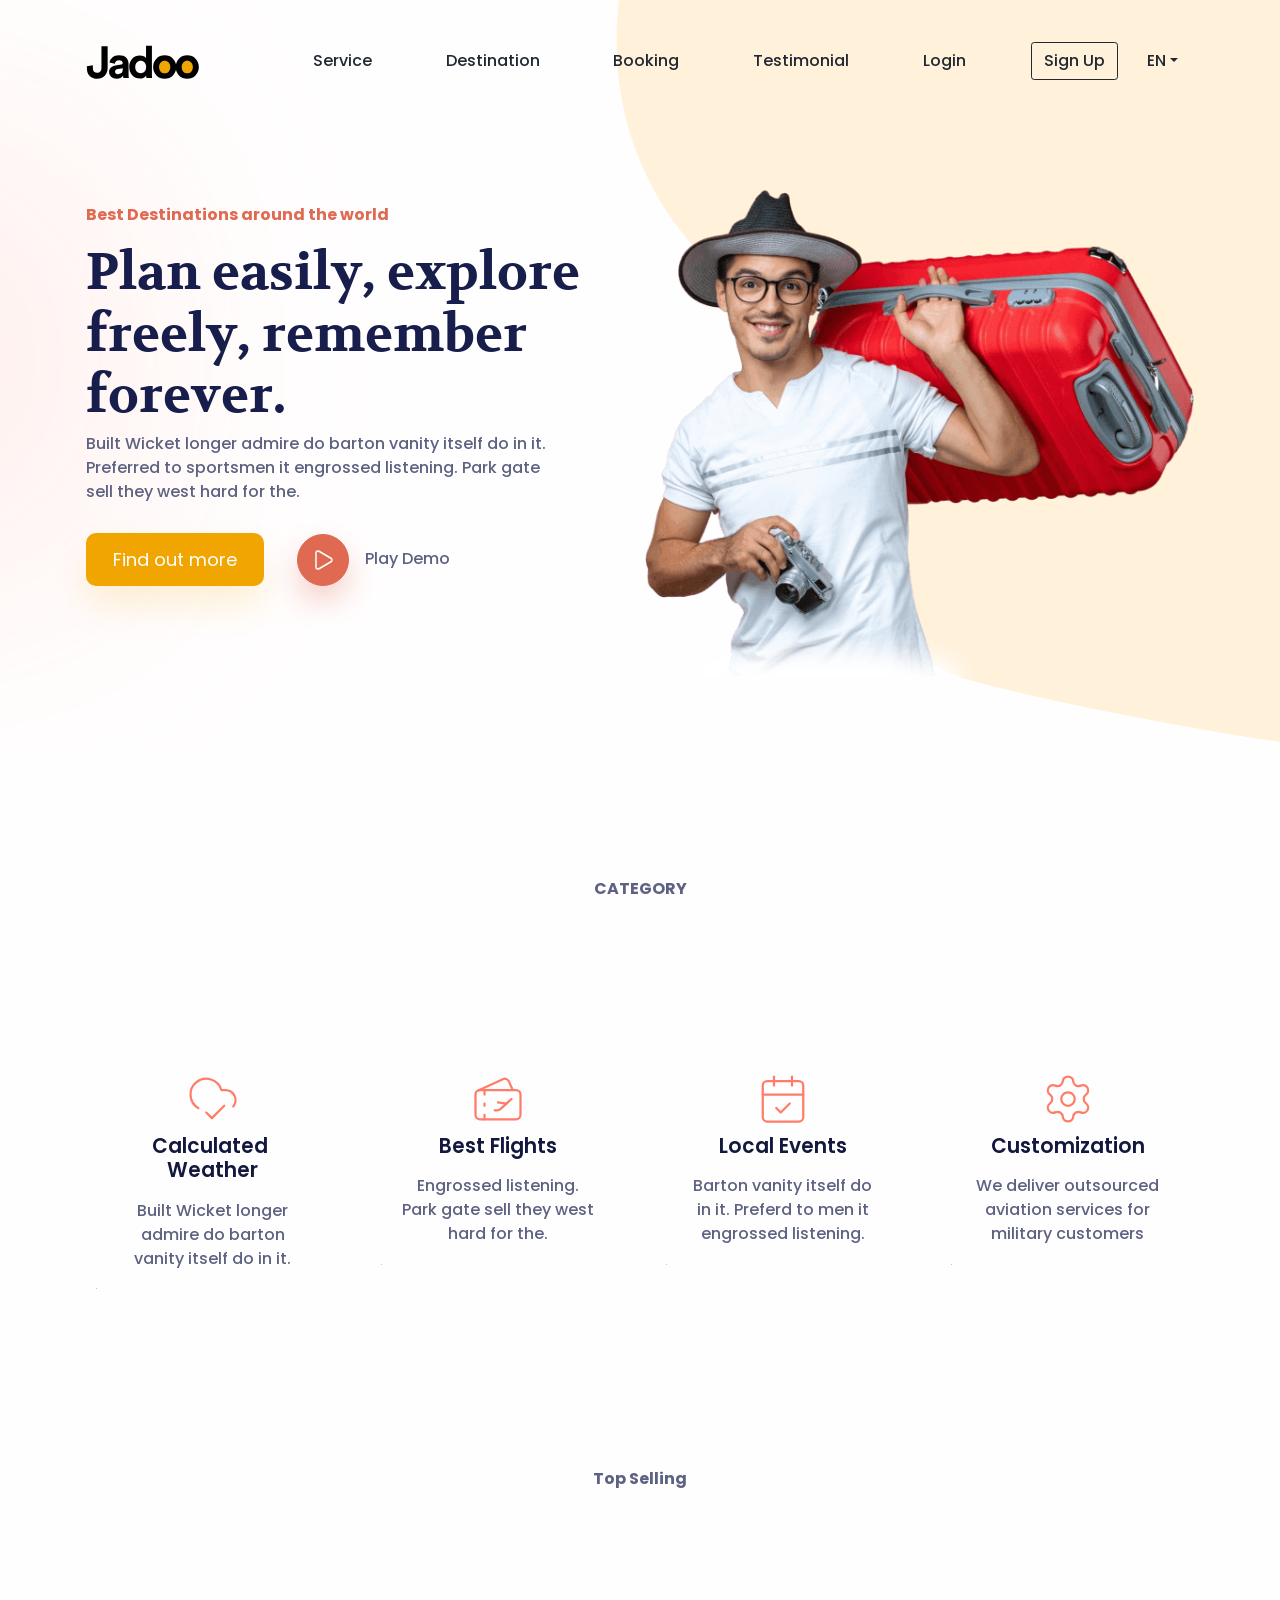
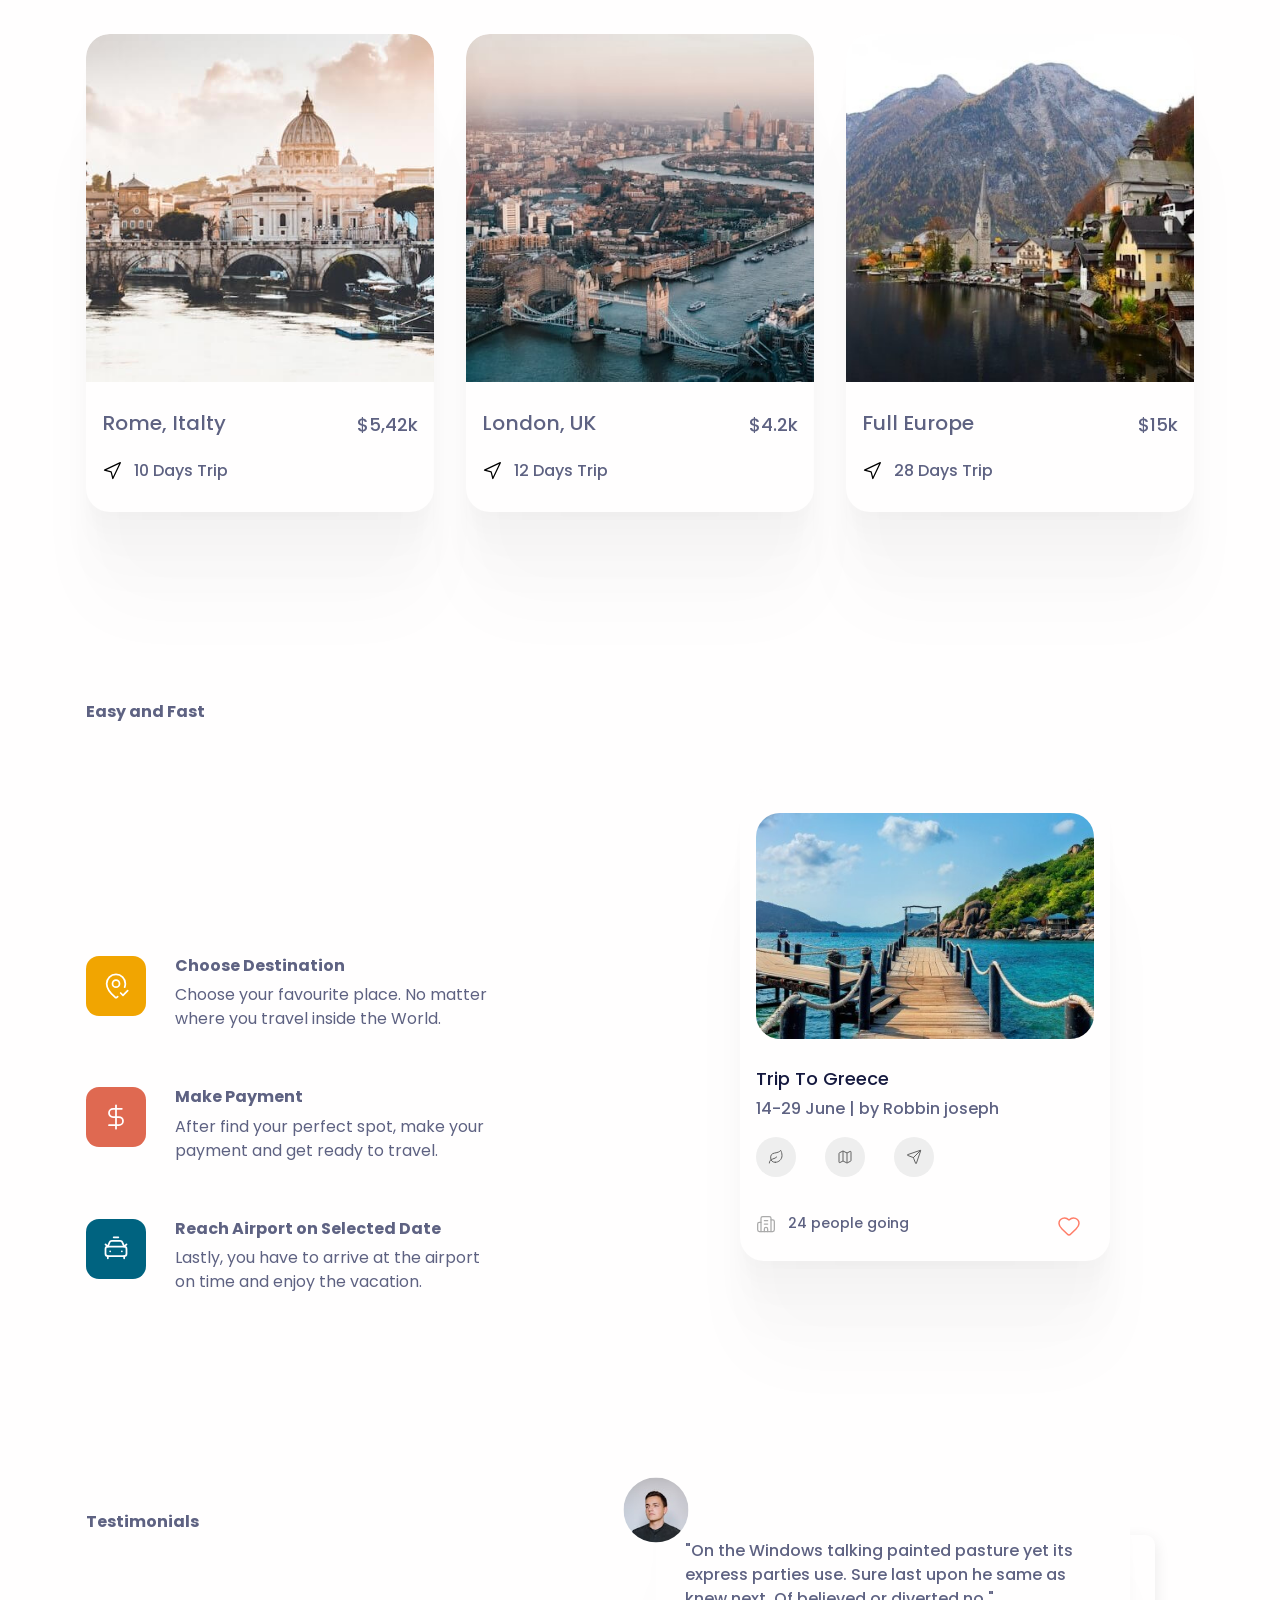
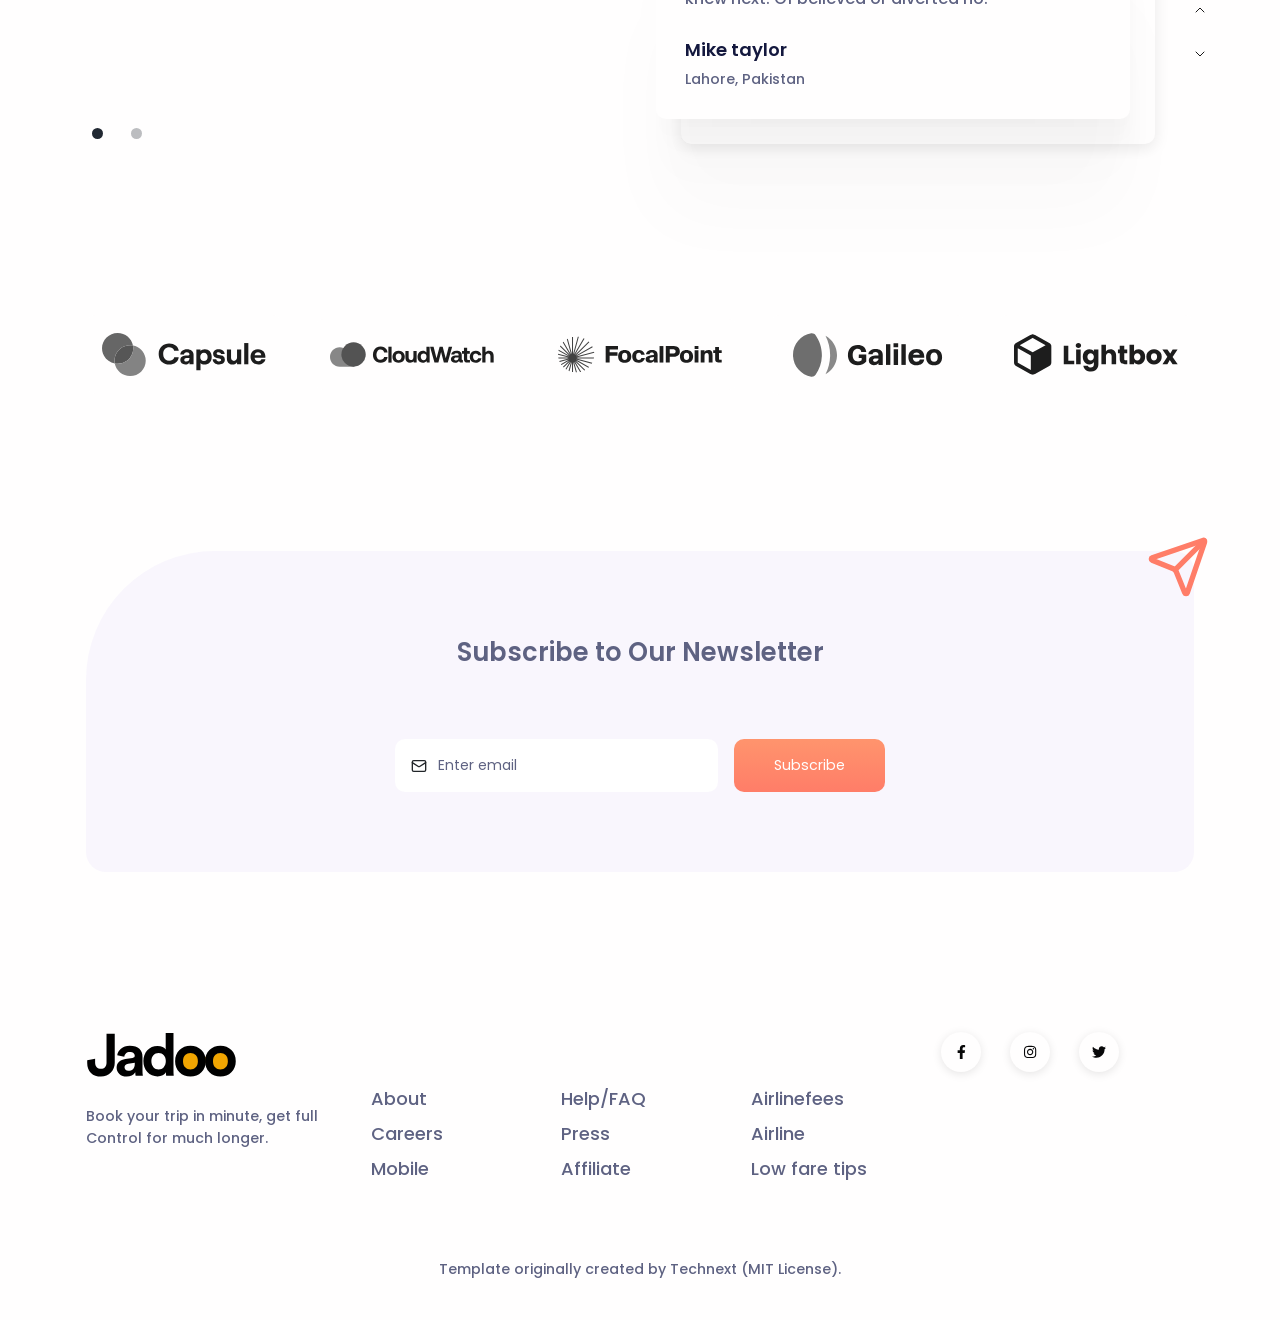
==== jadoo/index.html @ d9ac4b77 "Feat: Add projects." ====
<!DOCTYPE html>
<html lang="en-US" dir="ltr">

  <head>
    <meta charset="utf-8">
    <meta http-equiv="X-UA-Compatible" content="IE=edge">
    <meta name="viewport" content="width=device-width, initial-scale=1">


    <!-- ===============================================-->
    <!--    Document Title-->
    <!-- ===============================================-->
    <title>Jadoo | Travel Agency</title>


    <!-- ===============================================-->
    <!--    Favicons-->
    <!-- ===============================================-->
    <link rel="apple-touch-icon" sizes="180x180" href="assets/img/favicons/apple-touch-icon.png">
    <link rel="icon" type="image/png" sizes="32x32" href="assets/img/favicons/favicon-32x32.png">
    <link rel="icon" type="image/png" sizes="16x16" href="assets/img/favicons/favicon-16x16.png">
    <link rel="shortcut icon" type="image/x-icon" href="assets/img/favicons/favicon.ico">
    <link rel="manifest" href="assets/img/favicons/manifest.json">
    <meta name="msapplication-TileImage" content="assets/img/favicons/mstile-150x150.png">
    <meta name="theme-color" content="#ffffff">


    <!-- ===============================================-->
    <!--    Stylesheets-->
    <!-- ===============================================-->
    <link href="assets/css/theme.css" rel="stylesheet" />

  </head>


  <body>

    <!-- ===============================================-->
    <!--    Main Content-->
    <!-- ===============================================-->
    <main class="main" id="top">
      <nav class="navbar navbar-expand-lg navbar-light fixed-top py-5 d-block" data-navbar-on-scroll="data-navbar-on-scroll">
        <div class="container"><a class="navbar-brand" href="index.html"><img src="assets/img/logo.svg" height="34" alt="logo" /></a>
          <button class="navbar-toggler" type="button" data-bs-toggle="collapse" data-bs-target="#navbarSupportedContent" aria-controls="navbarSupportedContent" aria-expanded="false" aria-label="Toggle navigation"><span class="navbar-toggler-icon"> </span></button>
          <div class="collapse navbar-collapse border-top border-lg-0 mt-4 mt-lg-0" id="navbarSupportedContent">
            <ul class="navbar-nav ms-auto pt-2 pt-lg-0 font-base align-items-lg-center align-items-start">
              <li class="nav-item px-3 px-xl-4"><a class="nav-link fw-medium" aria-current="page" href="#service">Service</a></li>
              <li class="nav-item px-3 px-xl-4"><a class="nav-link fw-medium" aria-current="page" href="#destination">Destination</a></li>
              <li class="nav-item px-3 px-xl-4"><a class="nav-link fw-medium" aria-current="page" href="#booking">Booking</a></li>
              <li class="nav-item px-3 px-xl-4"><a class="nav-link fw-medium" aria-current="page" href="#testimonial">Testimonial</a></li>
              <li class="nav-item px-3 px-xl-4"><a class="nav-link fw-medium" aria-current="page" href="#!">Login</a></li>
              <li class="nav-item px-3 px-xl-4"><a class="btn btn-outline-dark order-1 order-lg-0 fw-medium" href="#!">Sign Up</a></li>
              <li class="nav-item dropdown px-3 px-lg-0"> <a class="d-inline-block ps-0 py-2 pe-3 text-decoration-none dropdown-toggle fw-medium" href="#" id="navbarDropdown" role="button" data-bs-toggle="dropdown" aria-expanded="false">EN</a>
                <ul class="dropdown-menu dropdown-menu-end border-0 shadow-lg" style="border-radius:0.3rem;" aria-labelledby="navbarDropdown">
                  <li><a class="dropdown-item" href="#!">EN</a></li>
                  <li><a class="dropdown-item" href="#!">BN</a></li>
                </ul>
              </li>
            </ul>
          </div>
        </div>
      </nav>
      <section style="padding-top: 7rem;">
        <div class="bg-holder" style="background-image:url(assets/img/hero/hero-bg.svg);">
        </div>
        <!--/.bg-holder-->

        <div class="container">
          <div class="row align-items-center">
            <div class="col-md-5 col-lg-6 order-0 order-md-1 text-end">
              <img class="pt-7 pt-md-0 hero-img" src="assets/img/hero/hero-img.png" alt="hero-header" />
            </div>
            <div class="col-md-7 col-lg-6 text-md-start text-center py-6">
              <p class="fw-bold text-danger mb-3">Best Destinations around the world</p>
              <h1 class="hero-title"></h1>
              <p class="mb-4 fw-medium">Built Wicket longer admire do barton vanity itself do in it.<br class="d-none d-xl-block" />Preferred to sportsmen it engrossed listening. Park gate<br class="d-none d-xl-block" />sell they west hard for the.</p>
              <div class="text-center text-md-start"> <a class="btn btn-primary btn-lg me-md-4 mb-3 mb-md-0 border-0 primary-btn-shadow" href="#!" role="button">Find out more</a>
                <div class="w-100 d-block d-md-none"></div><a href="#!" role="button"><span class="btn btn-danger round-btn-lg rounded-circle me-3 danger-btn-shadow"><svg xmlns="http://www.w3.org/2000/svg" width="24" height="24" viewBox="0 0 24 24" fill="none" stroke="#ffffff" stroke-width="1.5" stroke-linecap="round" stroke-linejoin="round" class="lucide lucide-play-icon lucide-play"><path d="M5 5a2 2 0 0 1 3.008-1.728l11.997 6.998a2 2 0 0 1 .003 3.458l-12 7A2 2 0 0 1 5 19z"/></svg></span></a><span class="fw-medium">Play Demo</span>
              </div>
            </div>
          </div>
        </div>
      </section>


      <!-- ============================================-->
      <!-- <section> begin ============================-->
      <section class="pt-5 pt-md-9" id="service">

        <div class="container">
          <div class="mb-7 text-center">
            <p class="text-secondary fw-bold">CATEGORY </p>
            <h2 class="fs-xl-10 fs-lg-8 fs-7 fw-bold font-cursive text-capitalize">We Offer Best Services</h2>
          </div>
          <div class="row">
            <div class="col-lg-3 col-sm-6 mb-6">
              <div class="card service-card shadow-hover rounded-3 text-center align-items-center">
                <div class="card-body p-xxl-5 p-4">
                  <svg xmlns="http://www.w3.org/2000/svg" width="54" height="54" viewBox="0 0 24 24" fill="none" stroke="#FF7D68" stroke-width="1" stroke-linecap="round" stroke-linejoin="round" class="lucide lucide-cloud-check-icon lucide-cloud-check"><path d="m17 15-5.5 5.5L9 18"/><path d="M5.516 16.07A7 7 0 1 1 15.71 8h1.79a4.5 4.5 0 0 1 3.501 7.327"/></svg>
                  <h3 class="fs-2 mb-3 mt-2">Calculated Weather</h3>
                  <p class="mb-0 fw-medium">Built Wicket longer admire do barton vanity itself do in it.</p>
                </div>
              </div>
            </div>
            <div class="col-lg-3 col-sm-6 mb-6">
              <div class="card service-card shadow-hover rounded-3 text-center align-items-center">
                <div class="card-body p-xxl-5 p-4">
                  <svg xmlns="http://www.w3.org/2000/svg" width="54" height="54" viewBox="0 0 24 24" fill="none" stroke="#FF7D68" stroke-width="1" stroke-linecap="round" stroke-linejoin="round" class="lucide lucide-tickets-plane-icon lucide-tickets-plane"><path d="M10.5 17h1.227a2 2 0 0 0 1.345-.52L18 12"/><path d="m12 13.5 3.794.506"/><path d="m3.173 8.18 11-5a2 2 0 0 1 2.647.993L18.56 8"/><path d="M6 10V8"/><path d="M6 14v1"/><path d="M6 19v2"/><rect x="2" y="8" width="20" height="13" rx="2"/></svg>
                  <h3 class="fs-2 mb-3 mt-2">Best Flights</h3>
                  <p class="mb-0 fw-medium">Engrossed listening. Park gate sell they west hard for the.</p>
                </div>
              </div>
            </div>
            <div class="col-lg-3 col-sm-6 mb-6">
              <div class="card service-card shadow-hover rounded-3 text-center align-items-center">
                <div class="card-body p-xxl-5 p-4">
                  <svg xmlns="http://www.w3.org/2000/svg" width="54" height="54" viewBox="0 0 24 24" fill="none" stroke="#FF7D68" stroke-width="1" stroke-linecap="round" stroke-linejoin="round" class="lucide lucide-calendar-check-icon lucide-calendar-check"><path d="M8 2v4"/><path d="M16 2v4"/><rect width="18" height="18" x="3" y="4" rx="2"/><path d="M3 10h18"/><path d="m9 16 2 2 4-4"/></svg>
                  <h3 class="fs-2 mb-3 mt-2">Local Events</h3>
                  <p class="mb-0 fw-medium">Barton vanity itself do in it. Preferd to men it engrossed listening.</p>
                </div>
              </div>
            </div>
            <div class="col-lg-3 col-sm-6 mb-6">
              <div class="card service-card shadow-hover rounded-3 text-center align-items-center">
                <div class="card-body p-xxl-5 p-4">
                  <svg xmlns="http://www.w3.org/2000/svg" width="54" height="54" viewBox="0 0 24 24" fill="none" stroke="#FF7D68" stroke-width="1" stroke-linecap="round" stroke-linejoin="round" class="lucide lucide-settings-icon lucide-settings"><path d="M9.671 4.136a2.34 2.34 0 0 1 4.659 0 2.34 2.34 0 0 0 3.319 1.915 2.34 2.34 0 0 1 2.33 4.033 2.34 2.34 0 0 0 0 3.831 2.34 2.34 0 0 1-2.33 4.033 2.34 2.34 0 0 0-3.319 1.915 2.34 2.34 0 0 1-4.659 0 2.34 2.34 0 0 0-3.32-1.915 2.34 2.34 0 0 1-2.33-4.033 2.34 2.34 0 0 0 0-3.831A2.34 2.34 0 0 1 6.35 6.051a2.34 2.34 0 0 0 3.319-1.915"/><circle cx="12" cy="12" r="3"/></svg>
                  <h3 class="fs-2 mb-3 mt-2">Customization</h3>
                  <p class="mb-0 fw-medium">We deliver outsourced aviation services for military customers</p>
                </div>
              </div>
            </div>
          </div>
        </div><!-- end of .container-->

      </section>
      <!-- <section> close ============================-->
      <!-- ============================================-->


      <!-- ============================================-->
      <!-- <section> begin ============================-->
      <section class="pt-5" id="destination">

        <div class="container">
          <div class="mb-7 text-center">
            <p class="text-secondary fw-bold">Top Selling </p>
            <h2 class="fs-xl-10 fs-lg-8 fs-7 fw-bold font-cursive text-capitalize">Top Destinations</h2>
          </div>
          <div class="row">
            <div class="col-md-4 mb-4">
              <div class="card overflow-hidden shadow"> <img class="card-img-top" src="assets/img/dest/dest1.jpg" alt="Rome, Italty" />
                <div class="card-body py-4 px-3">
                  <div class="d-flex flex-column flex-lg-row justify-content-between mb-3">
                    <h3 class="fs-2 text-secondary fw-medium"><a class="link-900 text-decoration-none stretched-link" href="#!">Rome, Italty</a></h3><span class="fs-1 fw-medium">$5,42k</span>
                  </div>
                  <div class="d-flex align-items-center"><svg xmlns="http://www.w3.org/2000/svg" width="20" height="20" viewBox="0 0 24 24" fill="none" stroke="#000000" stroke-width="1.5" stroke-linecap="round" stroke-linejoin="round" class="lucide lucide-navigation-icon lucide-navigation"><polygon points="3 11 22 2 13 21 11 13 3 11"/></svg><span class="fs-0 fw-medium" style="margin-left: 12px">10 Days Trip</span></div>
                </div>
              </div>
            </div>
            <div class="col-md-4 mb-4">
              <div class="card overflow-hidden shadow"> <img class="card-img-top" src="assets/img/dest/dest2.jpg" alt="London, UK" />
                <div class="card-body py-4 px-3">
                  <div class="d-flex flex-column flex-lg-row justify-content-between mb-3">
                    <h3 class="fs-2 text-secondary fw-medium"><a class="link-900 text-decoration-none stretched-link" href="#!">London, UK</a></h3><span class="fs-1 fw-medium">$4.2k</span>
                  </div>
                  <div class="d-flex align-items-center"><svg xmlns="http://www.w3.org/2000/svg" width="20" height="20" viewBox="0 0 24 24" fill="none" stroke="#000000" stroke-width="1.5" stroke-linecap="round" stroke-linejoin="round" class="lucide lucide-navigation-icon lucide-navigation"><polygon points="3 11 22 2 13 21 11 13 3 11"/></svg><span class="fs-0 fw-medium" style="margin-left: 12px">12 Days Trip</span></div>
                </div>
              </div>
            </div>
            <div class="col-md-4 mb-4">
              <div class="card overflow-hidden shadow"> <img class="card-img-top" src="assets/img/dest/dest3.jpg" alt="Full Europe" />
                <div class="card-body py-4 px-3">
                  <div class="d-flex flex-column flex-lg-row justify-content-between mb-3">
                    <h3 class="fs-2 text-secondary fw-medium"><a class="link-900 text-decoration-none stretched-link" href="#!">Full Europe</a></h3><span class="fs-1 fw-medium">$15k</span>
                  </div>
                  <div class="d-flex align-items-center"><svg xmlns="http://www.w3.org/2000/svg" width="20" height="20" viewBox="0 0 24 24" fill="none" stroke="#000000" stroke-width="1.5" stroke-linecap="round" stroke-linejoin="round" class="lucide lucide-navigation-icon lucide-navigation"><polygon points="3 11 22 2 13 21 11 13 3 11"/></svg><span class="fs-0 fw-medium" style="margin-left: 12px">28 Days Trip</span></div>
                </div>
              </div>
            </div>
          </div>
        </div><!-- end of .container-->

      </section>
      <!-- <section> close ============================-->
      <!-- ============================================-->


      <!-- ============================================-->
      <!-- <section> begin ============================-->
      <section id="booking">

        <div class="container">
          <div class="row align-items-center">
            <div class="col-lg-6">
              <div class="mb-4 text-start">
                <p class="text-secondary fw-bold">Easy and Fast </p>
                <h2 class="fs-xl-10 fs-lg-8 fs-7 fw-bold font-cursive text-capitalize">Book your next trip in 3 easy steps</h2>
              </div>
              <div class="d-flex align-items-start mb-5">
                <div class="bg-primary me-sm-4 me-3 p-3" style="border-radius: 13px"><svg xmlns="http://www.w3.org/2000/svg" width="28" height="28" viewBox="0 0 24 24" fill="none" stroke="#ffffff" stroke-width="1.5" stroke-linecap="round" stroke-linejoin="round" class="lucide lucide-map-pin-check-icon lucide-map-pin-check"><path d="M19.43 12.935c.357-.967.57-1.955.57-2.935a8 8 0 0 0-16 0c0 4.993 5.539 10.193 7.399 11.799a1 1 0 0 0 1.202 0 32.197 32.197 0 0 0 .813-.728"/><circle cx="12" cy="10" r="3"/><path d="m16 18 2 2 4-4"/></svg></div>
                <div class="flex-1">
                  <h3 class="text-secondary fw-bold fs-0">Choose Destination</h3>
                  <p>Choose your favourite place. No matter <br class="d-none d-sm-block"> where you travel inside the World.</p>
                </div>
              </div>
              <div class="d-flex align-items-start mb-5">
                <div class="bg-danger me-sm-4 me-3 p-3" style="border-radius: 13px"><svg xmlns="http://www.w3.org/2000/svg" width="28" height="28" viewBox="0 0 24 24" fill="none" stroke="#ffffff" stroke-width="1.5" stroke-linecap="round" stroke-linejoin="round" class="lucide lucide-dollar-sign-icon lucide-dollar-sign"><line x1="12" x2="12" y1="2" y2="22"/><path d="M17 5H9.5a3.5 3.5 0 0 0 0 7h5a3.5 3.5 0 0 1 0 7H6"/></svg></div>
                <div class="flex-1">
                  <h3 class="text-secondary fw-bold fs-0">Make Payment</h3>
                  <p>After find your perfect spot, make your <br class="d-none d-sm-block"> payment and get ready to travel.</p>
                </div>
              </div>
              <div class="d-flex align-items-start mb-5">
                <div class="bg-info me-sm-4 me-3 p-3" style="border-radius: 13px"><svg xmlns="http://www.w3.org/2000/svg" width="28" height="28" viewBox="0 0 24 24" fill="none" stroke="#ffffff" stroke-width="1.5" stroke-linecap="round" stroke-linejoin="round" class="lucide lucide-car-taxi-front-icon lucide-car-taxi-front"><path d="M10 2h4"/><path d="m21 8-2 2-1.5-3.7A2 2 0 0 0 15.646 5H8.4a2 2 0 0 0-1.903 1.257L5 10 3 8"/><path d="M7 14h.01"/><path d="M17 14h.01"/><rect width="18" height="8" x="3" y="10" rx="2"/><path d="M5 18v2"/><path d="M19 18v2"/></svg></div>
                <div class="flex-1">
                  <h3 class="text-secondary fw-bold fs-0">Reach Airport on Selected Date</h3>
                  <p>Lastly, you have to arrive at the airport <br class="d-none d-sm-block"> on time and enjoy the vacation.</p>
                </div>
              </div>
            </div>
            <div class="col-lg-6 d-flex justify-content-center align-items-start">
              <div class="card position-relative shadow" style="max-width: 370px;">
                <div class="card-body p-3"> <img class="mb-4 mt-2 rounded-2 w-100" src="assets/img/steps/booking-img.jpg" alt="booking" />
                  <div>
                    <h3 class="fs-1 fw-medium">Trip To Greece</h3>
                    <p class="mb-3 fw-medium">14-29 June | by Robbin joseph</p>
                    <div class="icon-group mb-4"> <span class="btn icon-item"><svg xmlns="http://www.w3.org/2000/svg" width="20" height="20" viewBox="0 0 24 24" fill="none" stroke="#636363" stroke-width="1.5" stroke-linecap="round" stroke-linejoin="round" class="lucide lucide-leaf-icon lucide-leaf"><path d="M11 20A7 7 0 0 1 9.8 6.1C15.5 5 17 4.48 19 2c1 2 2 4.18 2 8 0 5.5-4.78 10-10 10Z"/><path d="M2 21c0-3 1.85-5.36 5.08-6C9.5 14.52 12 13 13 12"/></svg></span><span class="btn icon-item"><svg xmlns="http://www.w3.org/2000/svg" width="20" height="20" viewBox="0 0 24 24" fill="none" stroke="#636363" stroke-width="1.5" stroke-linecap="round" stroke-linejoin="round" class="lucide lucide-map-icon lucide-map"><path d="M14.106 5.553a2 2 0 0 0 1.788 0l3.659-1.83A1 1 0 0 1 21 4.619v12.764a1 1 0 0 1-.553.894l-4.553 2.277a2 2 0 0 1-1.788 0l-4.212-2.106a2 2 0 0 0-1.788 0l-3.659 1.83A1 1 0 0 1 3 19.381V6.618a1 1 0 0 1 .553-.894l4.553-2.277a2 2 0 0 1 1.788 0z"/><path d="M15 5.764v15"/><path d="M9 3.236v15"/></svg></span><span class="btn icon-item"><svg xmlns="http://www.w3.org/2000/svg" width="20" height="20" viewBox="0 0 24 24" fill="none" stroke="#636363" stroke-width="1.5" stroke-linecap="round" stroke-linejoin="round" class="lucide lucide-send-icon lucide-send"><path d="M14.536 21.686a.5.5 0 0 0 .937-.024l6.5-19a.496.496 0 0 0-.635-.635l-19 6.5a.5.5 0 0 0-.024.937l7.93 3.18a2 2 0 0 1 1.112 1.11z"/><path d="m21.854 2.147-10.94 10.939"/></svg></span>
                    </div>
                    <div class="d-flex align-items-center justify-content-between">
                      <div class="d-flex align-items-center mt-n1"><svg xmlns="http://www.w3.org/2000/svg" width="20" height="20" viewBox="0 0 24 24" fill="none" stroke="#aaa" stroke-width="1.5" stroke-linecap="round" stroke-linejoin="round" class="lucide lucide-building2-icon lucide-building-2"><path d="M10 12h4"/><path d="M10 8h4"/><path d="M14 21v-3a2 2 0 0 0-4 0v3"/><path d="M6 10H4a2 2 0 0 0-2 2v7a2 2 0 0 0 2 2h16a2 2 0 0 0 2-2V9a2 2 0 0 0-2-2h-2"/><path d="M6 21V5a2 2 0 0 1 2-2h8a2 2 0 0 1 2 2v16"/></svg> <span class="fs--1 fw-medium" style="margin-left: 12px">24 people going</span></div>
                      <div class="show-onhover position-relative">
                        <div class="card hideEl shadow position-absolute end-0 start-xl-50 bottom-100 translate-xl-middle-x ms-3" style="width: 260px;border-radius:18px;">
                          <div class="card-body py-3">
                            <div class="d-flex">
                              <div style="margin-right: 10px"> <img class="rounded-circle" src="assets/img/steps/favorite-placeholder.jpg" width="50" alt="favorite" /></div>
                              <div>
                                <p class="mb-1 fw-medium">Ongoing</p>
                                <h4 class="fs-0 fw-medium mb-3">Trip to rome</h4>
                                <p class="fw-medium mb-2"><span>40%</span> completed</p>
                                <div class="progress" style="height: 6px;">
                                  <div class="progress-bar" role="progressbar" style="width: 40%;" aria-valuenow="25" aria-valuemin="0" aria-valuemax="100"></div>
                                </div>
                              </div>
                            </div>
                          </div>
                        </div>
                        <button class="btn"><svg xmlns="http://www.w3.org/2000/svg" width="24" height="24" viewBox="0 0 24 24" fill="none" stroke="#FF7D68" stroke-width="1.5" stroke-linecap="round" stroke-linejoin="round" class="lucide lucide-heart-icon lucide-heart"><path d="M2 9.5a5.5 5.5 0 0 1 9.591-3.676.56.56 0 0 0 .818 0A5.49 5.49 0 0 1 22 9.5c0 2.29-1.5 4-3 5.5l-5.492 5.313a2 2 0 0 1-3 .019L5 15c-1.5-1.5-3-3.2-3-5.5"/></svg></button>
                      </div>
                    </div>
                  </div>
                </div>
              </div>
            </div>
          </div>
        </div><!-- end of .container-->

      </section>
      <!-- <section> close ============================-->
      <!-- ============================================-->


      <!-- ============================================-->
      <!-- <section> begin ============================-->
      <section id="testimonial">

        <div class="container">
          <div class="row">
            <div class="col-lg-5">
              <div class="mb-8 text-start">
                <p class="text-secondary fw-bold">Testimonials </p>
                <h2 class="fs-xl-10 fs-lg-8 fs-7 fw-bold font-cursive text-capitalize">What people say about Us.</h2>
              </div>
            </div>
            <div class="col-lg-1"></div>
            <div class="col-lg-6">
              <div class="pe-7 ps-5 ps-lg-0">
                <div class="carousel slide carousel-fade position-static" id="testimonialIndicator" data-bs-ride="carousel">
                  <div class="carousel-indicators">
                    <button class="active" type="button" data-bs-target="#testimonialIndicator" data-bs-slide-to="0" aria-current="true" aria-label="Testimonial 0"></button>
                    <button class="false" type="button" data-bs-target="#testimonialIndicator" data-bs-slide-to="1" aria-current="true" aria-label="Testimonial 1"></button>
                  </div>
                  <div class="carousel-inner">
                    <div class="carousel-item position-relative active">
                      <div class="card shadow" style="border-radius:10px;">
                        <div class="position-absolute start-0 top-0 translate-middle"> <img class="rounded-circle fit-cover" src="assets/img/testimonial/author.jpg" height="65" width="65" alt="author" /></div>
                        <div class="card-body p-4">
                          <p class="fw-medium mb-4">&quot;On the Windows talking painted pasture yet its express parties use. Sure last upon he same as knew next. Of believed or diverted no.&quot;</p>
                          <h3 class="fs-1">Mike taylor</h3>
                          <p class="fw-medium fs--1 mb-0">Lahore, Pakistan</p>
                        </div>
                      </div>
                      <div class="card shadow-sm position-absolute top-0 z-index--1 mb-3 w-100 h-100" style="border-radius:10px;transform:translate(25px, 25px)"> </div>
                    </div>
                    <div class="carousel-item position-relative ">
                      <div class="card shadow" style="border-radius:10px;">
                        <div class="position-absolute start-0 top-0 translate-middle"> <img class="rounded-circle fit-cover" src="assets/img/testimonial/author2.jpg" height="65" width="65" alt="author" /></div>
                        <div class="card-body p-4">
                          <p class="fw-medium mb-4">&quot;Jadoo is recognized as one of the finest travel agency in the world. When it came to planning a trip, I found them to be dependable.&quot;</p>
                          <h3 class="fs-1">Thomas Wagon</h5>
                          <p class="fw-medium fs--1 mb-0">CEO of Red Button</p>
                        </div>
                      </div>
                      <div class="card shadow-sm position-absolute top-0 z-index--1 mb-3 w-100 h-100" style="border-radius:10px;transform:translate(25px, 25px)"> </div>
                    </div>
                  </div>
                  <div class="carousel-navigation d-flex flex-column flex-between-center position-absolute end-0 top-lg-50 bottom-0 translate-middle-y z-index-1 me-3 me-lg-0" style="height:60px;width:20px;">
                    <button class="carousel-control-prev position-static" type="button" data-bs-target="#testimonialIndicator" data-bs-slide="prev"><img src="assets/img/icons/up.svg" width="16" alt="icon" /></button>
                    <button class="carousel-control-next position-static" type="button" data-bs-target="#testimonialIndicator" data-bs-slide="next"><img src="assets/img/icons/down.svg" width="16" alt="icon" /></button>
                  </div>
                </div>
              </div>
            </div>
          </div>
        </div><!-- end of .container-->

      </section>
      <!-- <section> close ============================-->
      <!-- ============================================-->


      <div class="position-relative pt-9 pt-lg-8 pb-6 pb-lg-8">
        <div class="container">
          <div class="row row-cols-lg-5 row-cols-md-3 row-cols-2 flex-center">
            <div class="col">
              <div class="card shadow-hover mb-4" style="border-radius:10px;">
                <div class="card-body text-center"> <img class="img-fluid" src="assets/img/partner/company-logo-1.svg" alt="Company 1" style="filter: grayscale(100%)" /></div>
              </div>
            </div>
            <div class="col">
              <div class="card shadow-hover mb-4" style="border-radius:10px;">
                <div class="card-body text-center"> <img class="img-fluid" src="assets/img/partner/company-logo-2.svg" alt="Company 2" style="filter: grayscale(100%)" /></div>
              </div>
            </div>
            <div class="col">
              <div class="card shadow-hover mb-4" style="border-radius:10px;">
                <div class="card-body text-center"> <img class="img-fluid" src="assets/img/partner/company-logo-3.svg" alt="Company 3" style="filter: grayscale(100%)" /></div>
              </div>
            </div>
            <div class="col">
              <div class="card shadow-hover mb-4" style="border-radius:10px;">
                <div class="card-body text-center"> <img class="img-fluid" src="assets/img/partner/company-logo-4.svg" alt="Company 4" style="filter: grayscale(100%)" /></div>
              </div>
            </div>
            <div class="col">
              <div class="card shadow-hover mb-4" style="border-radius:10px;">
                <div class="card-body text-center"> <img class="img-fluid" src="assets/img/partner/company-logo-5.svg" alt="Company 5" style="filter: grayscale(100%)" /></div>
              </div>
            </div>
          </div>
        </div>
      </div>


      <!-- ============================================-->
      <!-- <section> begin ============================-->
      <section class="pt-6" id="newsletter">

        <div class="container">
          <div class="py-8 px-5 position-relative text-center" style="background-color: rgba(223, 215, 249, 0.199);border-radius: 129px 20px 20px 20px;">
            <div class="position-absolute start-100 top-0 translate-middle ms-md-n3 ms-n4 mt-3">
              <svg xmlns="http://www.w3.org/2000/svg" width="64" height="64" viewBox="0 0 24 24" fill="none" stroke="#FF7D68" stroke-width="2" stroke-linecap="round" stroke-linejoin="round" class="lucide lucide-send-icon lucide-send"><path d="M14.536 21.686a.5.5 0 0 0 .937-.024l6.5-19a.496.496 0 0 0-.635-.635l-19 6.5a.5.5 0 0 0-.024.937l7.93 3.18a2 2 0 0 1 1.112 1.11z"/><path d="m21.854 2.147-10.94 10.939"/></svg>
            </div>
            <div class="row justify-content-center">
              <div class="col-lg-8 col-md-10">
                <h2 class="text-secondary lh-1-7 mb-7">Subscribe to Our Newsletter</h2>
                <form class="row g-3 align-items-center w-lg-75 mx-auto">
                  <div class="col-sm">
                    <div class="input-group-icon">
                      <input class="form-control form-little-squirrel-control" type="email" placeholder="Enter email " aria-label="email" />
                      <span class="input-box-icon"><svg xmlns="http://www.w3.org/2000/svg" width="16" height="16" viewBox="0 0 24 24" fill="none" stroke="currentColor" stroke-width="2" stroke-linecap="round" stroke-linejoin="round" class="lucide lucide-mail-icon lucide-mail"><path d="m22 7-8.991 5.727a2 2 0 0 1-2.009 0L2 7"/><rect x="2" y="4" width="20" height="16" rx="2"/></svg></span>
                    </div>
                  </div>
                  <div class="col-sm-auto">
                    <button class="btn btn-danger orange-gradient-btn fs--1" type="button">Subscribe</button>
                  </div>
                </form>
              </div>
            </div>
          </div>
        </div><!-- end of .container-->

      </section>
      <!-- <section> close ============================-->
      <!-- ============================================-->


      <!-- ============================================-->
      <!-- <section> begin ============================-->
      <section class="pb-0 pb-lg-4" id="footer">

        <div class="container">
          <div class="row">
            <div class="col-lg-3 col-md-7 col-12 mb-4 mb-md-6 mb-lg-0 order-0"> <img class="mb-4" src="assets/img/logo.svg" width="150" alt="jadoo" />
              <p class="fs--1 text-secondary mb-0 fw-medium">Book your trip in minute, get full Control for much longer.</p>
            </div>
            <div class="col-lg-2 col-md-4 mb-4 mb-lg-0 order-lg-1 order-md-2">
              <h2 class="footer-heading-color fs-2 fw-bold font-sans-serif mb-3 mb-lg-4">Company</h2>
              <ul class="list-unstyled mb-0">
                <li class="mb-2"><a class="link-900 fs-1 fw-medium text-decoration-none" href="#!">About</a></li>
                <li class="mb-2"><a class="link-900 fs-1 fw-medium text-decoration-none" href="#!">Careers</a></li>
                <li class="mb-2"><a class="link-900 fs-1 fw-medium text-decoration-none" href="#!">Mobile</a></li>
              </ul>
            </div>
            <div class="col-lg-2 col-md-4 mb-4 mb-lg-0 order-lg-2 order-md-3">
              <h2 class="footer-heading-color fs-2 fw-bold font-sans-serif mb-3 mb-lg-4">Contact</h2>
              <ul class="list-unstyled mb-0">
                <li class="mb-2"><a class="link-900 fs-1 fw-medium text-decoration-none" href="#!">Help/FAQ</a></li>
                <li class="mb-2"><a class="link-900 fs-1 fw-medium text-decoration-none" href="#!">Press</a></li>
                <li class="mb-2"><a class="link-900 fs-1 fw-medium text-decoration-none" href="#!">Affiliate</a></li>
              </ul>
            </div>
            <div class="col-lg-2 col-md-4 mb-4 mb-lg-0 order-lg-3 order-md-4">
              <h2 class="footer-heading-color fs-2 fw-bold font-sans-serif mb-3 mb-lg-4">More</h2>
              <ul class="list-unstyled mb-0">
                <li class="mb-2"><a class="link-900 fs-1 fw-medium text-decoration-none" href="#!">Airlinefees</a></li>
                <li class="mb-2"><a class="link-900 fs-1 fw-medium text-decoration-none" href="#!">Airline</a></li>
                <li class="mb-2"><a class="link-900 fs-1 fw-medium text-decoration-none" href="#!">Low fare tips</a></li>
              </ul>
            </div>
            <div class="col-lg-3 col-md-5 col-12 mb-4 mb-md-6 mb-lg-0 order-lg-4 order-md-1">
              <div class="icon-group mb-4"> <a class="text-decoration-none icon-item shadow-social" id="facebook" href="#!"><i class="fab fa-facebook-f"> </i></a><a class="text-decoration-none icon-item shadow-social" id="instagram" href="#!"><i class="fab fa-instagram"> </i></a><a class="text-decoration-none icon-item shadow-social" id="twitter" href="#!"><i class="fab fa-twitter"> </i></a></div>
            </div>
          </div>
        </div><!-- end of .container-->

      </section>
      <!-- <section> close ============================-->
      <!-- ============================================-->


      <div class="py-5 text-center">
        <p class="mb-0 text-secondary fs--1 fw-medium">Template originally created by <a class="text-secondary" href="https://github.com/technext">Technext</a> (MIT License).</p>
      </div>
    </main>
    <!-- ===============================================-->
    <!--    End of Main Content-->
    <!-- ===============================================-->




    <!-- ===============================================-->
    <!--    JavaScripts-->
    <!-- ===============================================-->
    <script src="vendors/@popperjs/popper.min.js"></script>
    <script src="vendors/bootstrap/bootstrap.min.js"></script>
    <script src="vendors/is/is.min.js"></script>
    <script src="https://polyfill.io/v3/polyfill.min.js?features=window.scroll"></script>
    <script src="vendors/fontawesome/all.min.js"></script>
    <script src="assets/js/theme.js"></script>
    <script src="vendors/splitfx/splitfx.min.js"></script>
    <script src="assets/js/apply-splitfx.js"></script>

    <link href="https://fonts.googleapis.com/css2?family=Poppins:wght@400;500;600;700&amp;family=Volkhov:wght@700&amp;display=swap" rel="stylesheet">
  </body>

</html>
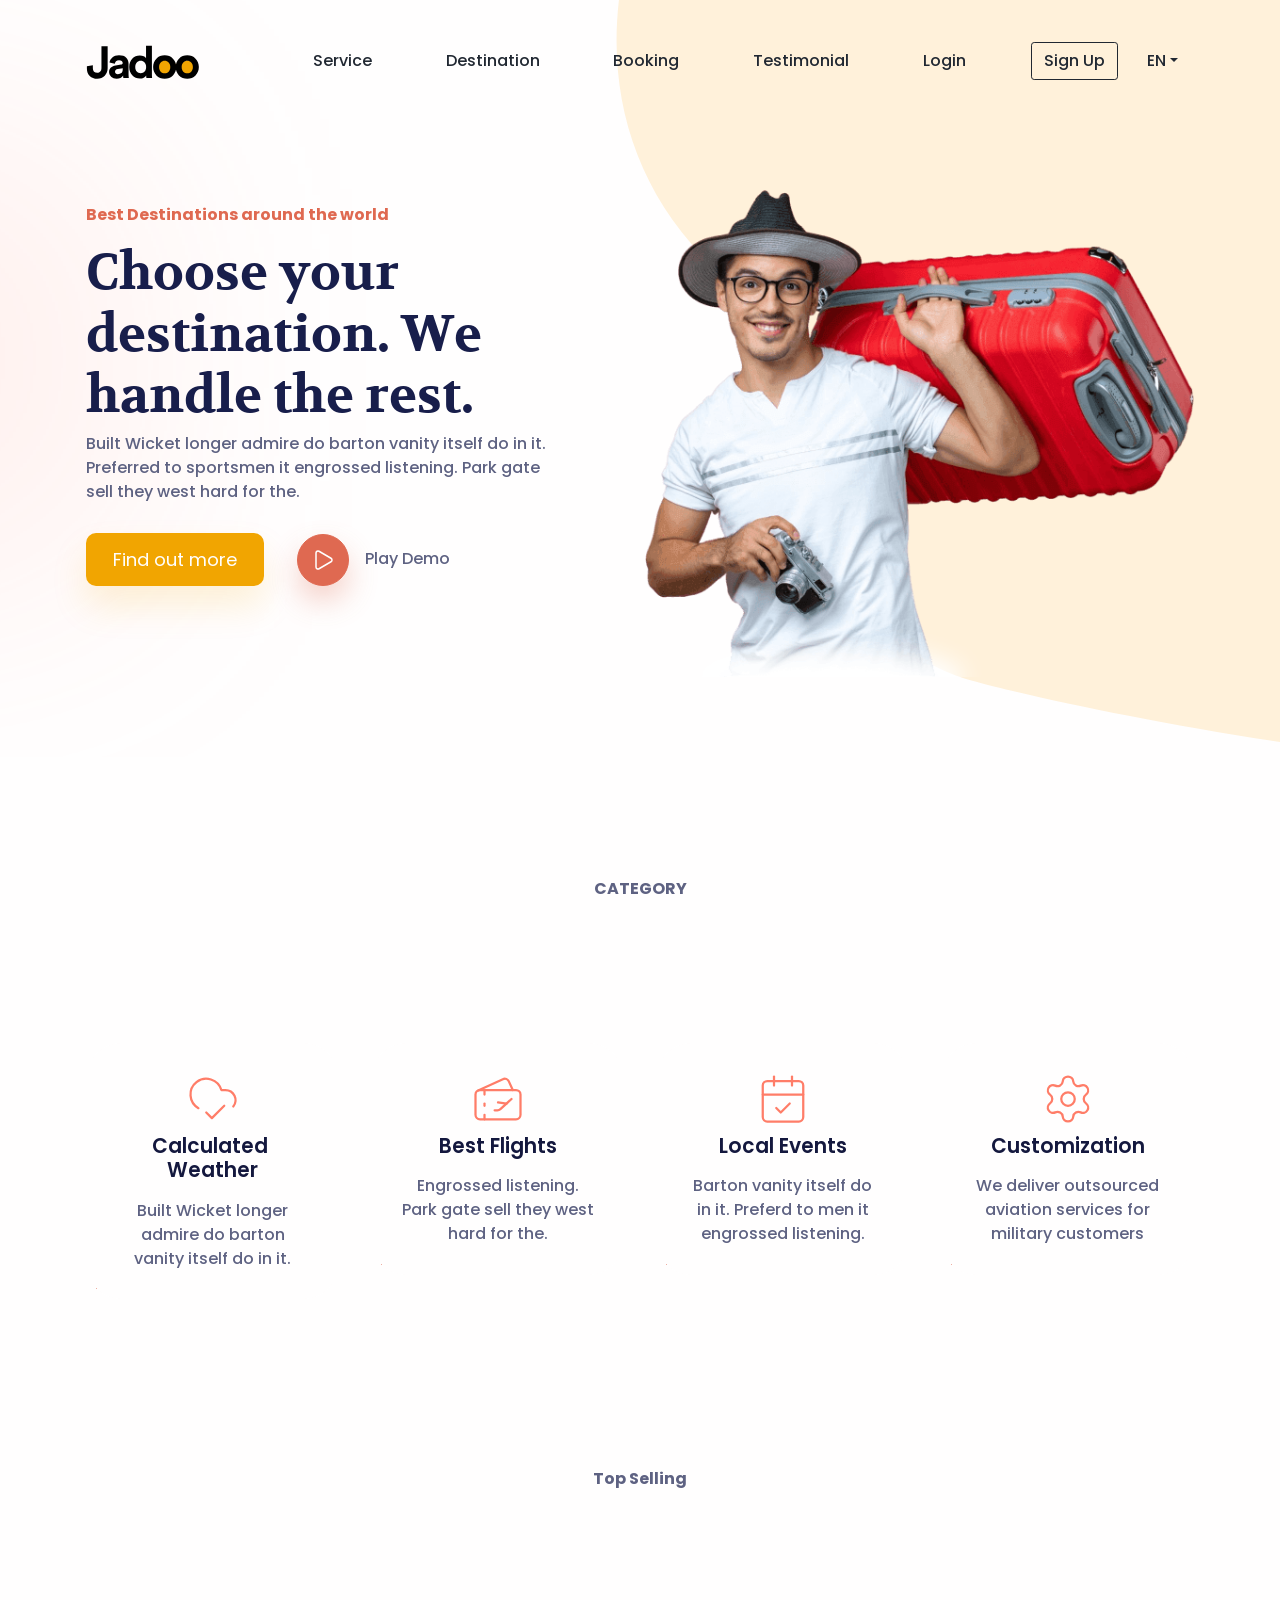
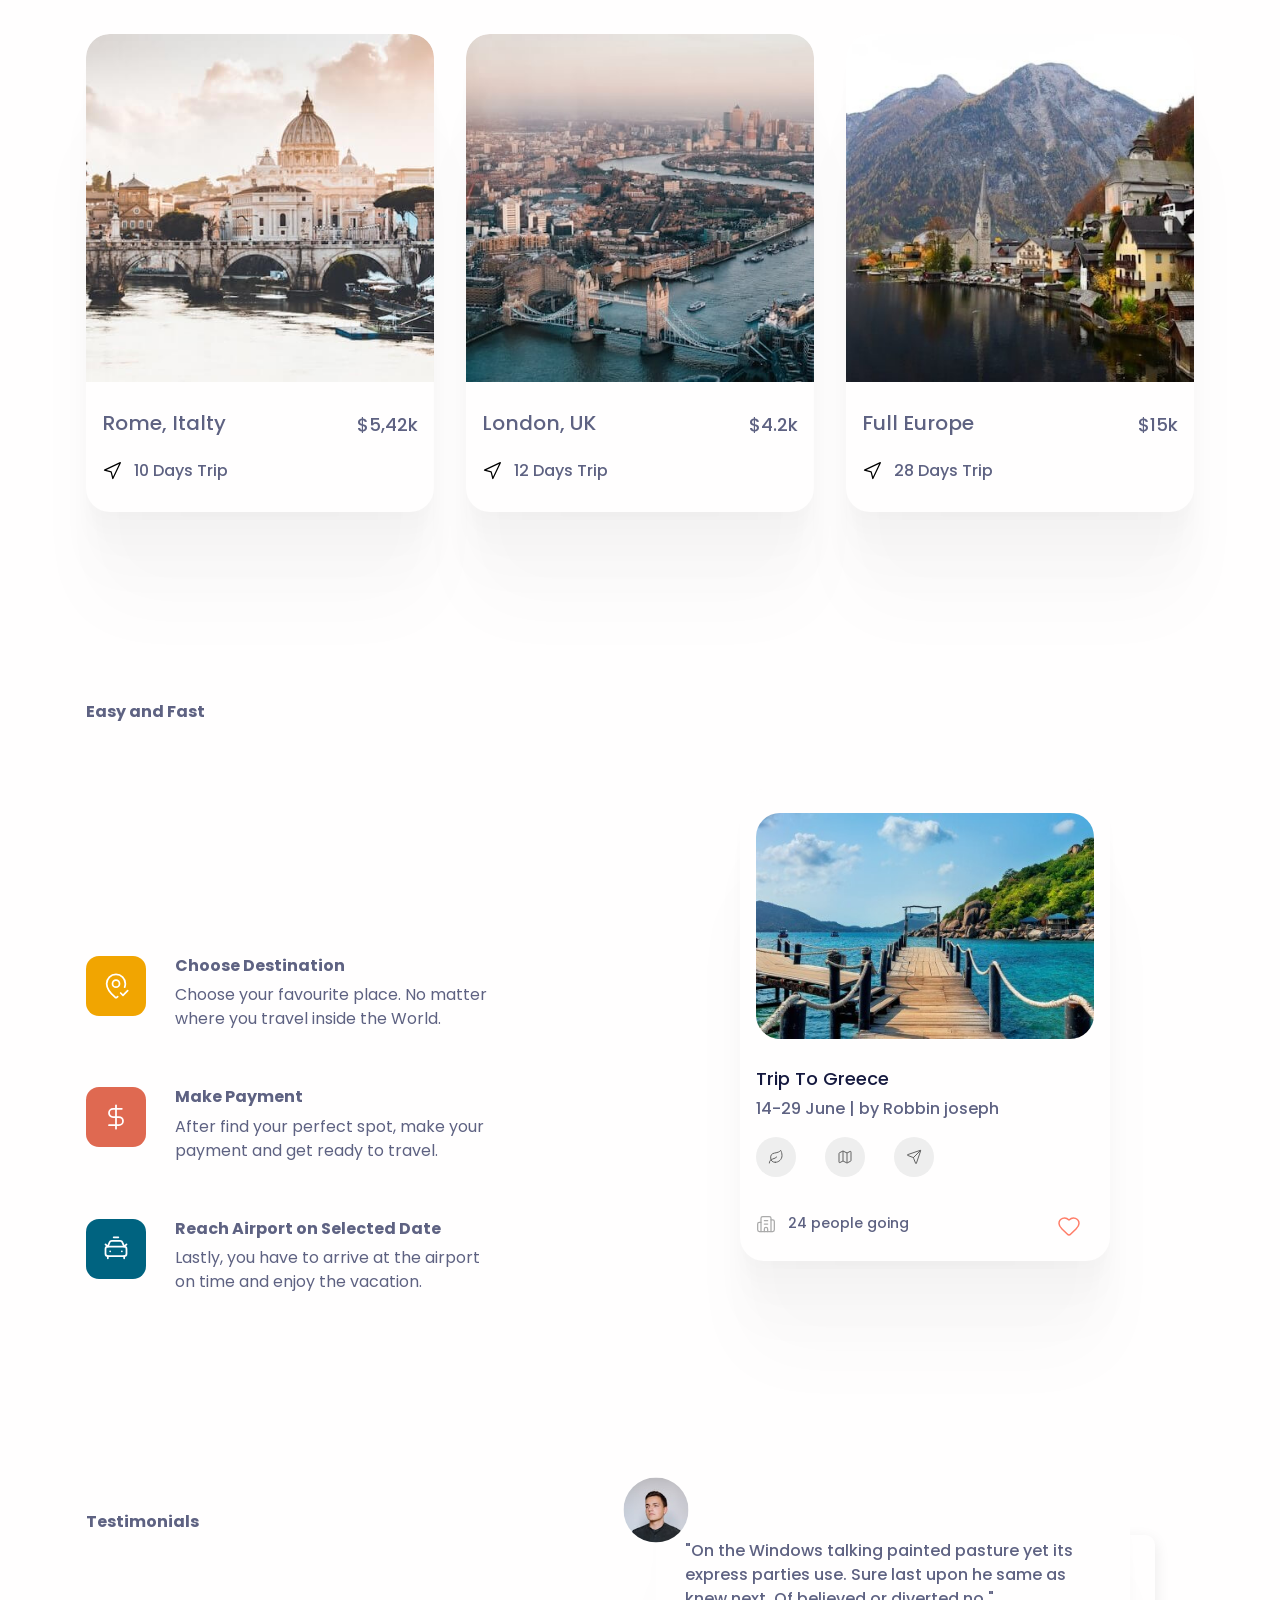
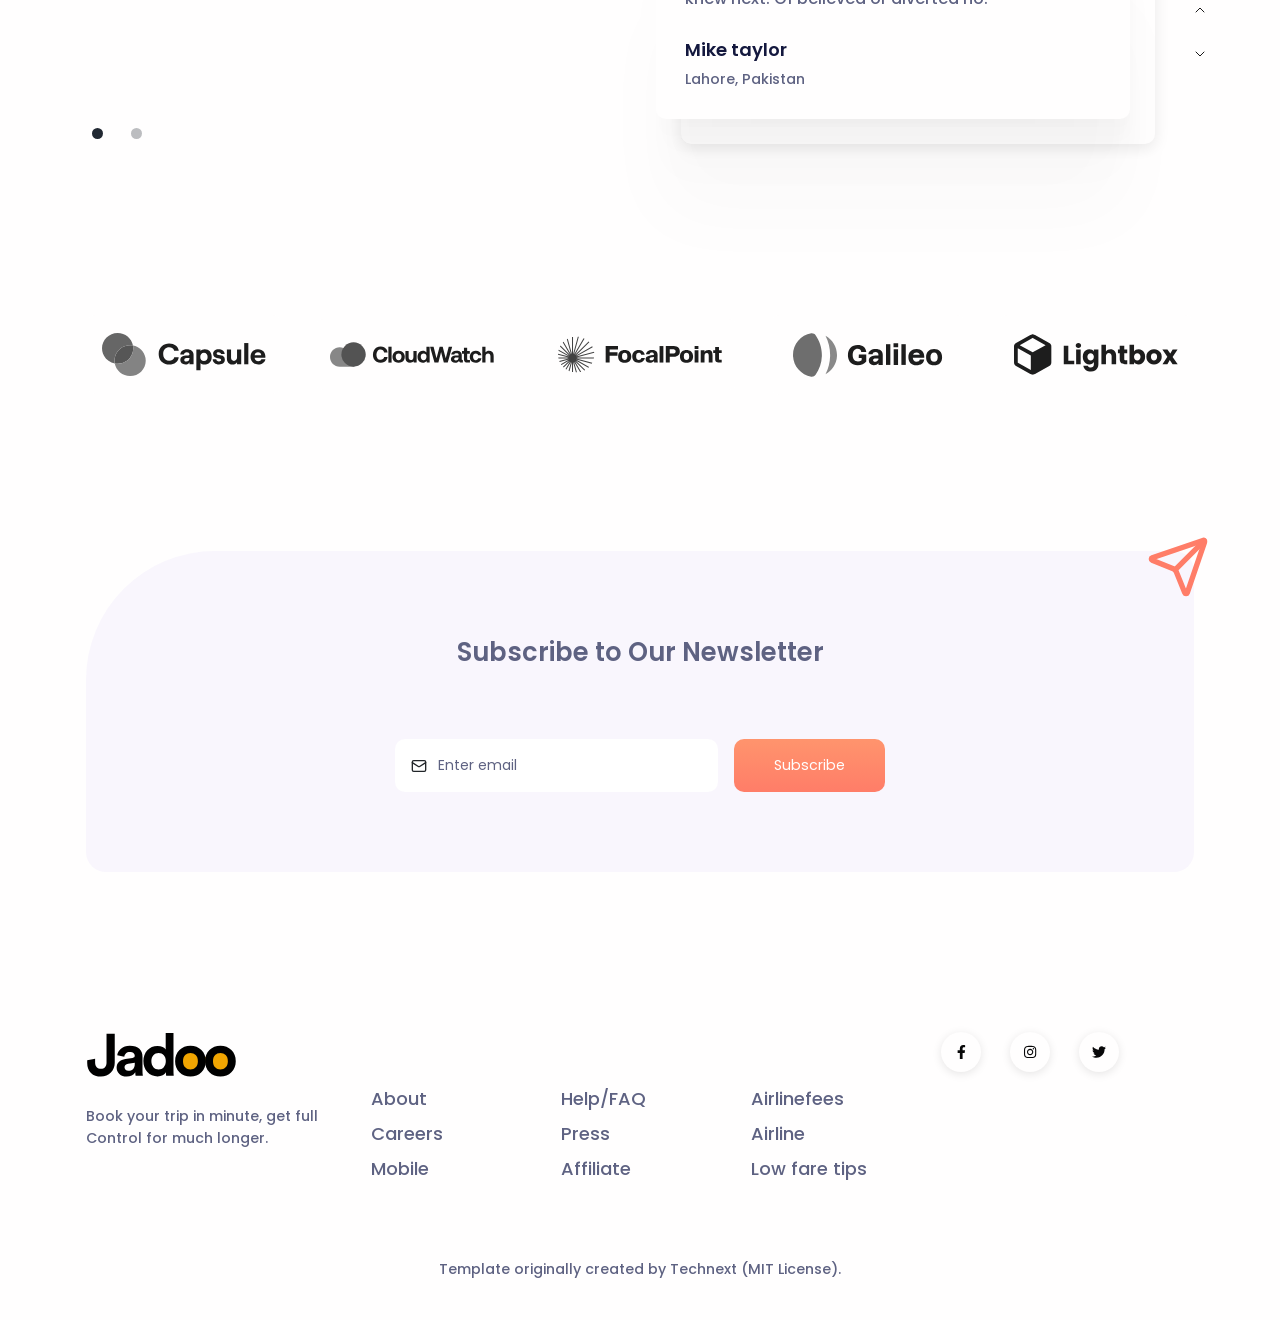
==== commit c34b4127: "Update" ====
--- a/jadoo/index.html
+++ b/jadoo/index.html
@@ -72,7 +72,7 @@
             </div>
             <div class="col-md-7 col-lg-6 text-md-start text-center py-6">
               <p class="fw-bold text-danger mb-3">Best Destinations around the world</p>
-              <h1 class="hero-title"></h1>
+              <h1 class="hero-title">Discover new places, and enjoy every moment.</h1>
               <p class="mb-4 fw-medium">Built Wicket longer admire do barton vanity itself do in it.<br class="d-none d-xl-block" />Preferred to sportsmen it engrossed listening. Park gate<br class="d-none d-xl-block" />sell they west hard for the.</p>
               <div class="text-center text-md-start"> <a class="btn btn-primary btn-lg me-md-4 mb-3 mb-md-0 border-0 primary-btn-shadow" href="#!" role="button">Find out more</a>
                 <div class="w-100 d-block d-md-none"></div><a href="#!" role="button"><span class="btn btn-danger round-btn-lg rounded-circle me-3 danger-btn-shadow"><svg xmlns="http://www.w3.org/2000/svg" width="24" height="24" viewBox="0 0 24 24" fill="none" stroke="#ffffff" stroke-width="1.5" stroke-linecap="round" stroke-linejoin="round" class="lucide lucide-play-icon lucide-play"><path d="M5 5a2 2 0 0 1 3.008-1.728l11.997 6.998a2 2 0 0 1 .003 3.458l-12 7A2 2 0 0 1 5 19z"/></svg></span></a><span class="fw-medium">Play Demo</span>
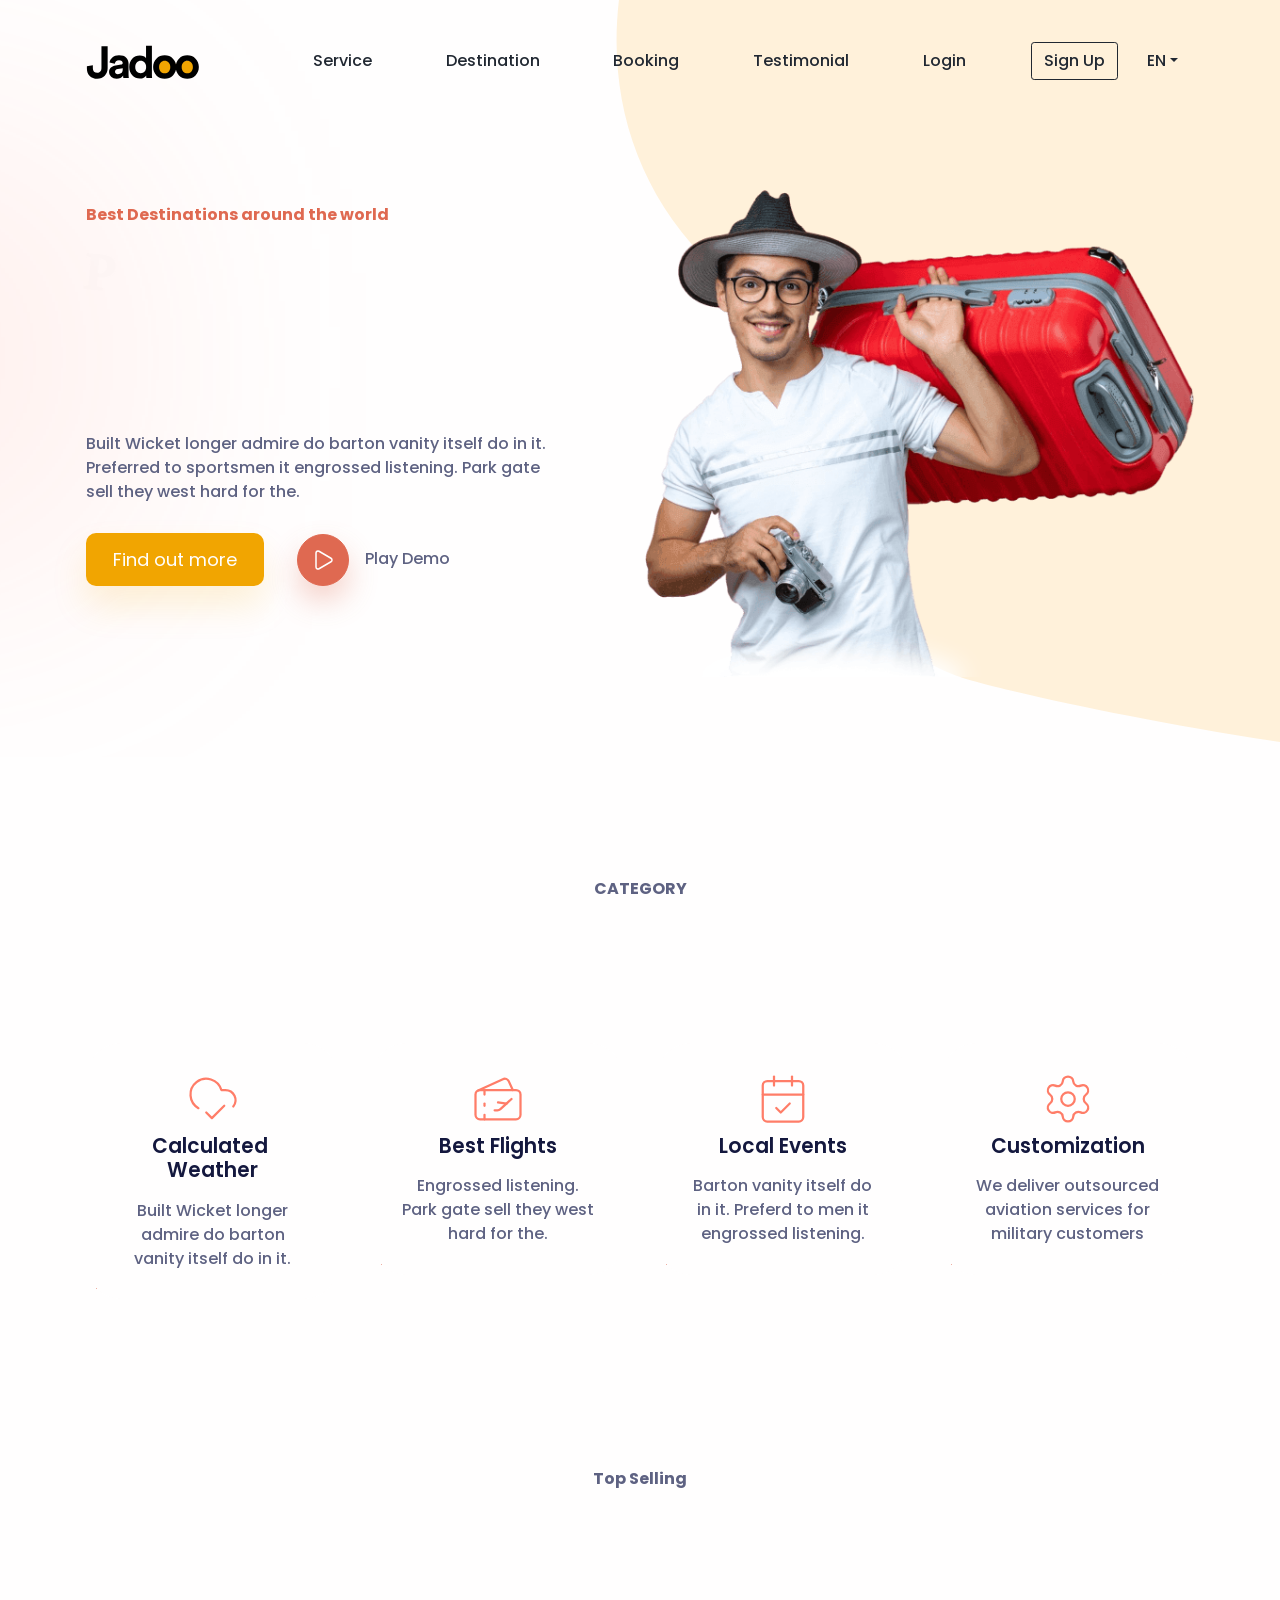
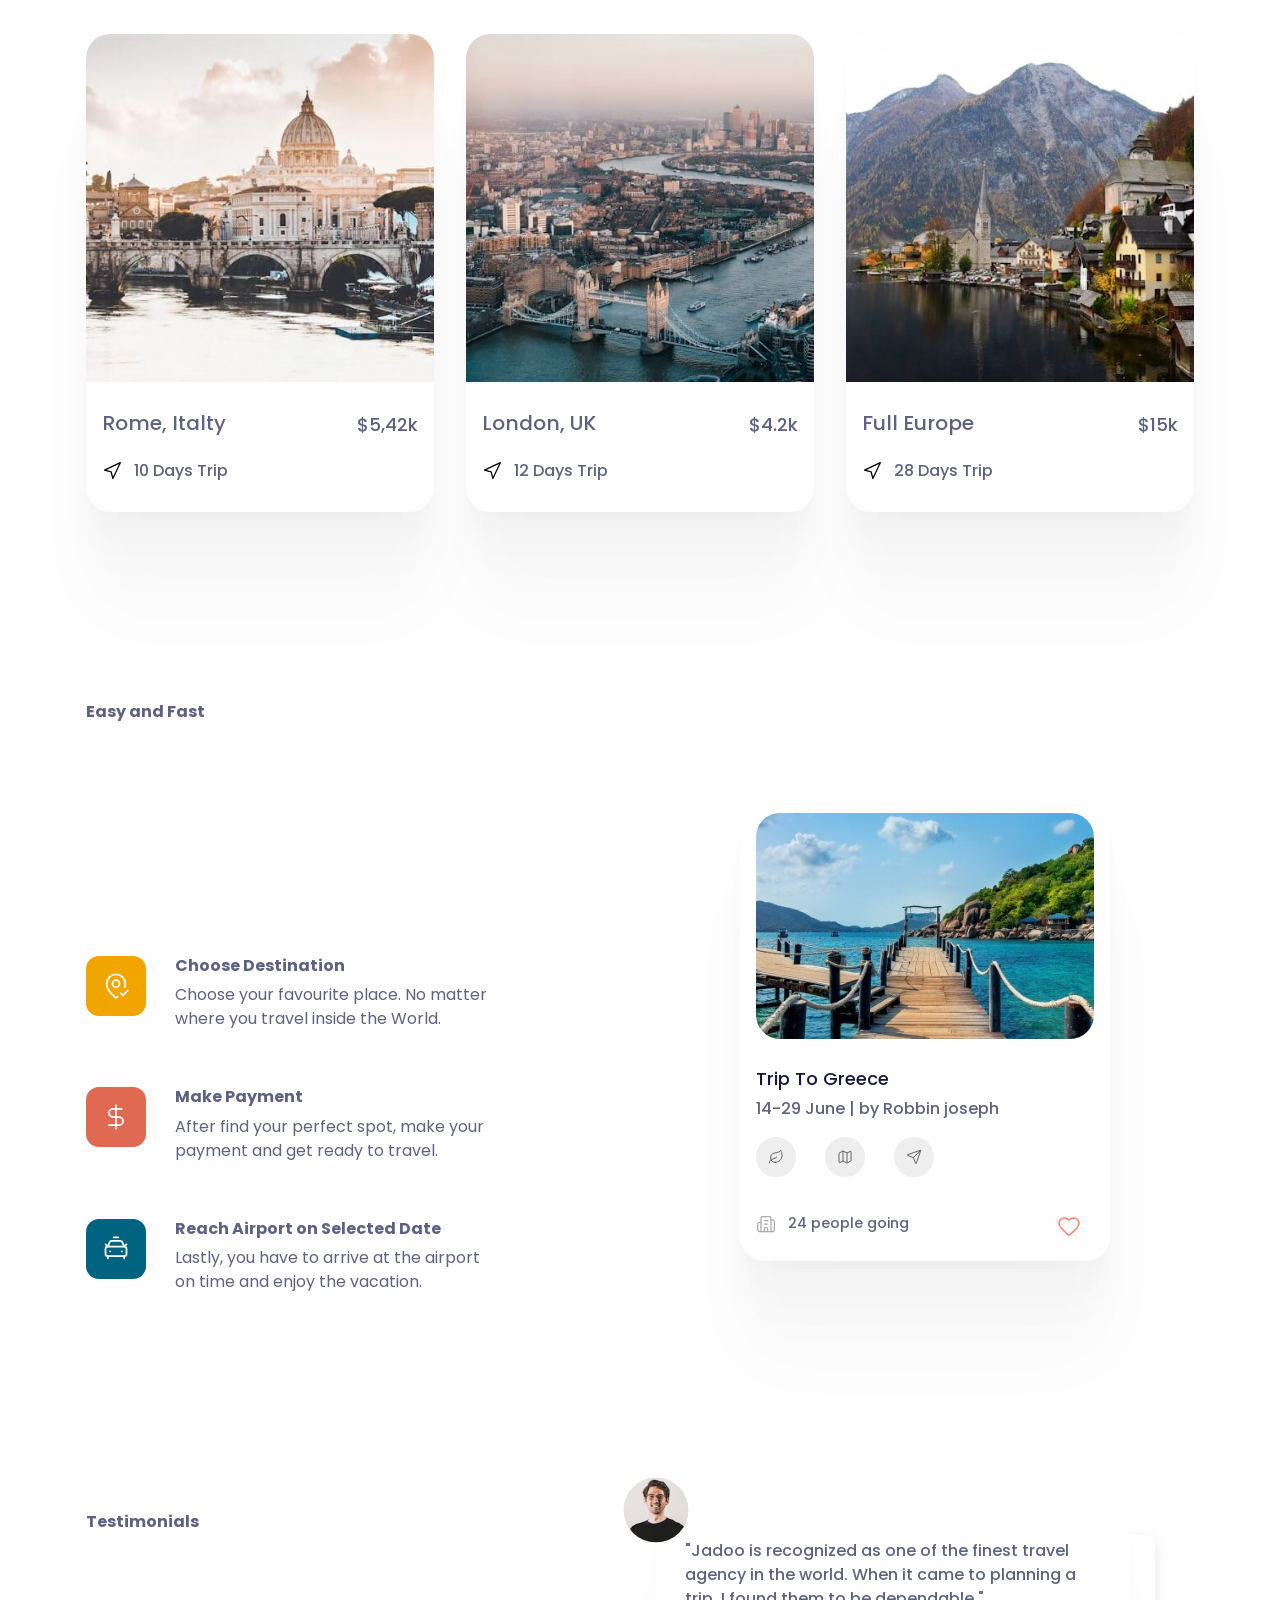
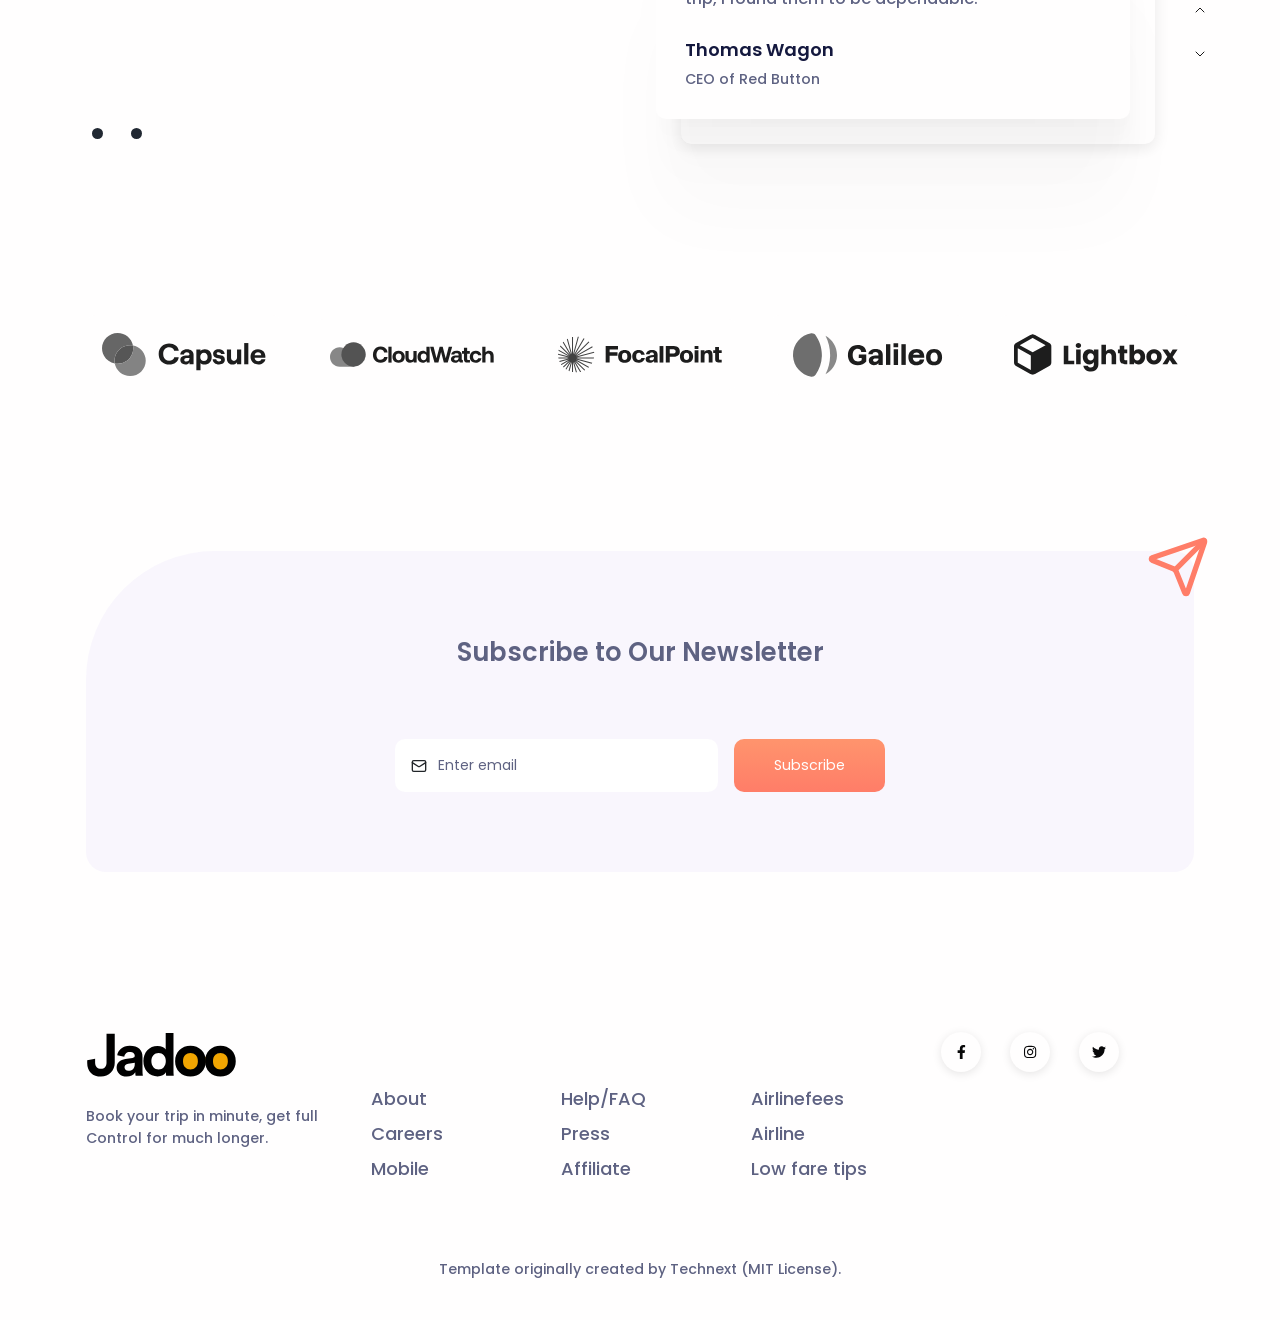
==== commit 718f71de: "Update." ====
--- a/jadoo/index.html
+++ b/jadoo/index.html
@@ -72,7 +72,7 @@
             </div>
             <div class="col-md-7 col-lg-6 text-md-start text-center py-6">
               <p class="fw-bold text-danger mb-3">Best Destinations around the world</p>
-              <h1 class="hero-title">Discover new places, and enjoy every moment.</h1>
+              <h1 class="hero-title"><span class="opacity-0">Discover new places, and enjoy every moment.</span></h1>
               <p class="mb-4 fw-medium">Built Wicket longer admire do barton vanity itself do in it.<br class="d-none d-xl-block" />Preferred to sportsmen it engrossed listening. Park gate<br class="d-none d-xl-block" />sell they west hard for the.</p>
               <div class="text-center text-md-start"> <a class="btn btn-primary btn-lg me-md-4 mb-3 mb-md-0 border-0 primary-btn-shadow" href="#!" role="button">Find out more</a>
                 <div class="w-100 d-block d-md-none"></div><a href="#!" role="button"><span class="btn btn-danger round-btn-lg rounded-circle me-3 danger-btn-shadow"><svg xmlns="http://www.w3.org/2000/svg" width="24" height="24" viewBox="0 0 24 24" fill="none" stroke="#ffffff" stroke-width="1.5" stroke-linecap="round" stroke-linejoin="round" class="lucide lucide-play-icon lucide-play"><path d="M5 5a2 2 0 0 1 3.008-1.728l11.997 6.998a2 2 0 0 1 .003 3.458l-12 7A2 2 0 0 1 5 19z"/></svg></span></a><span class="fw-medium">Play Demo</span>
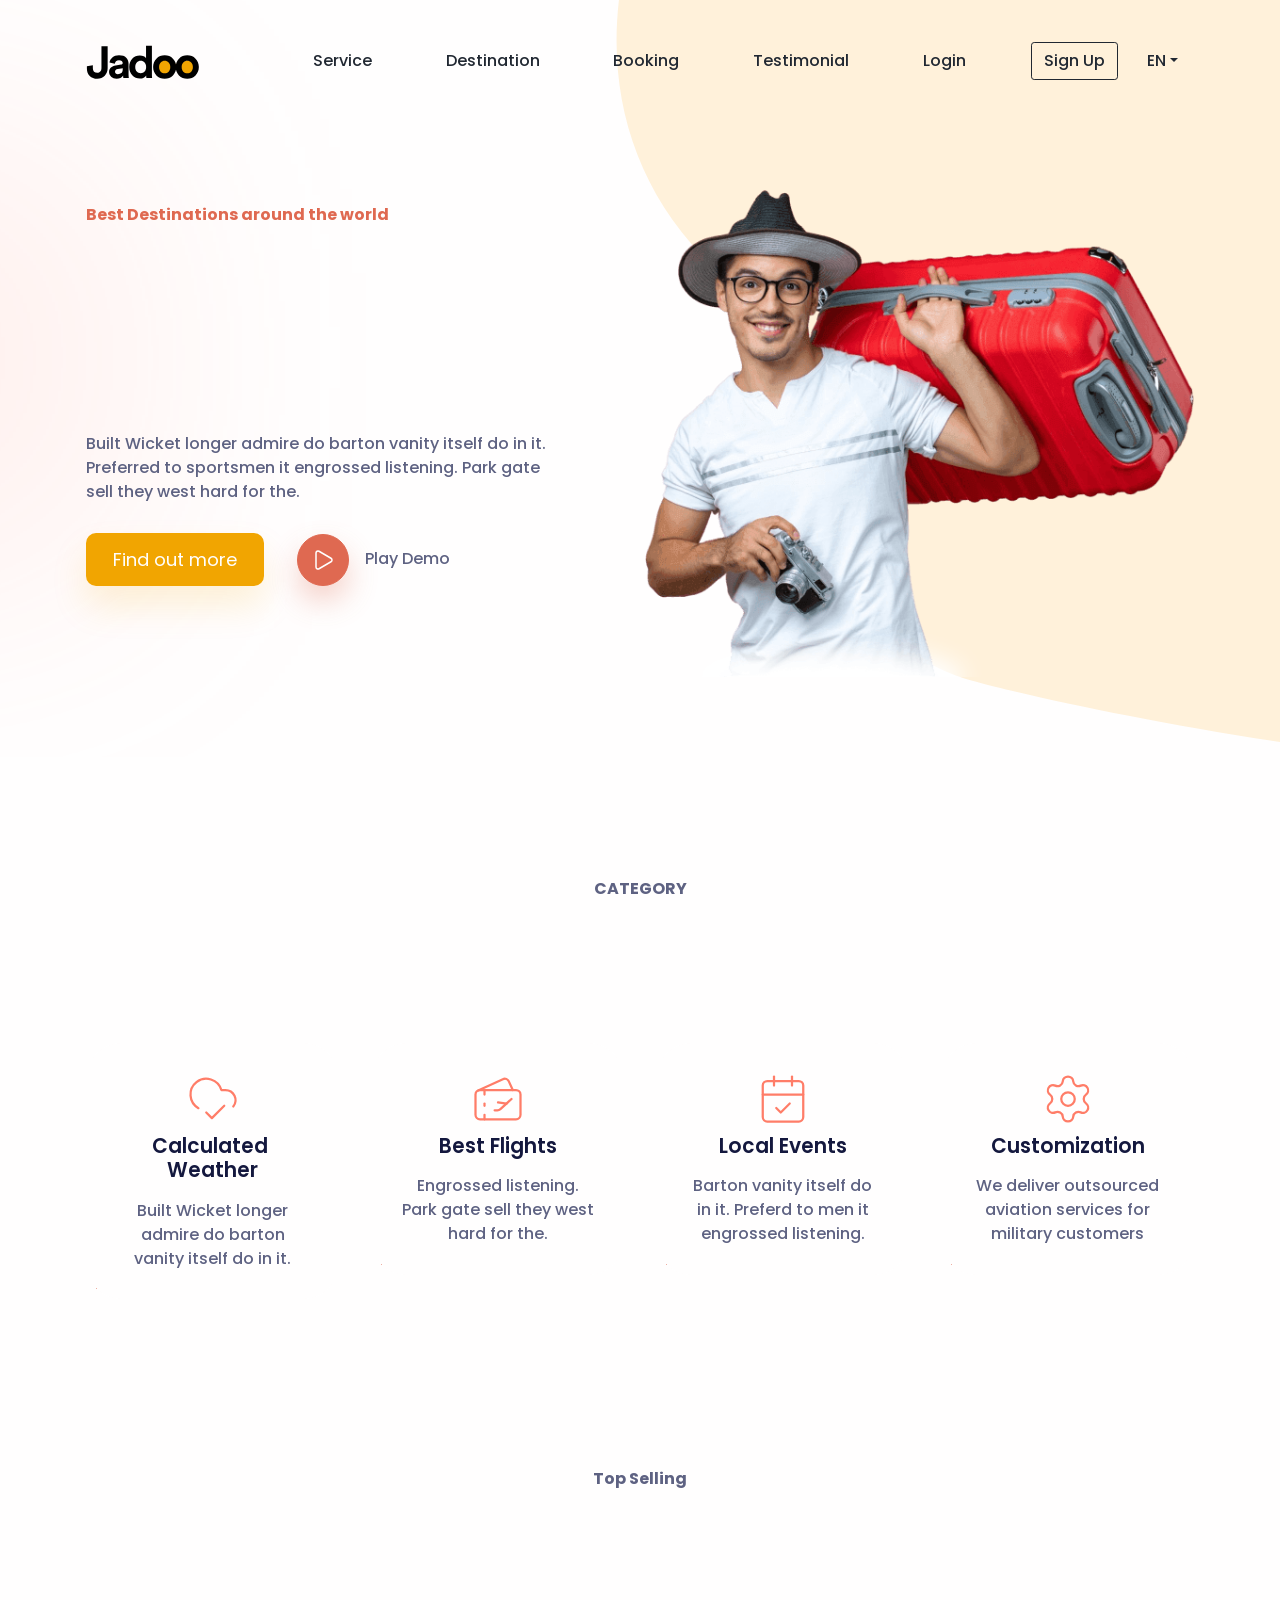
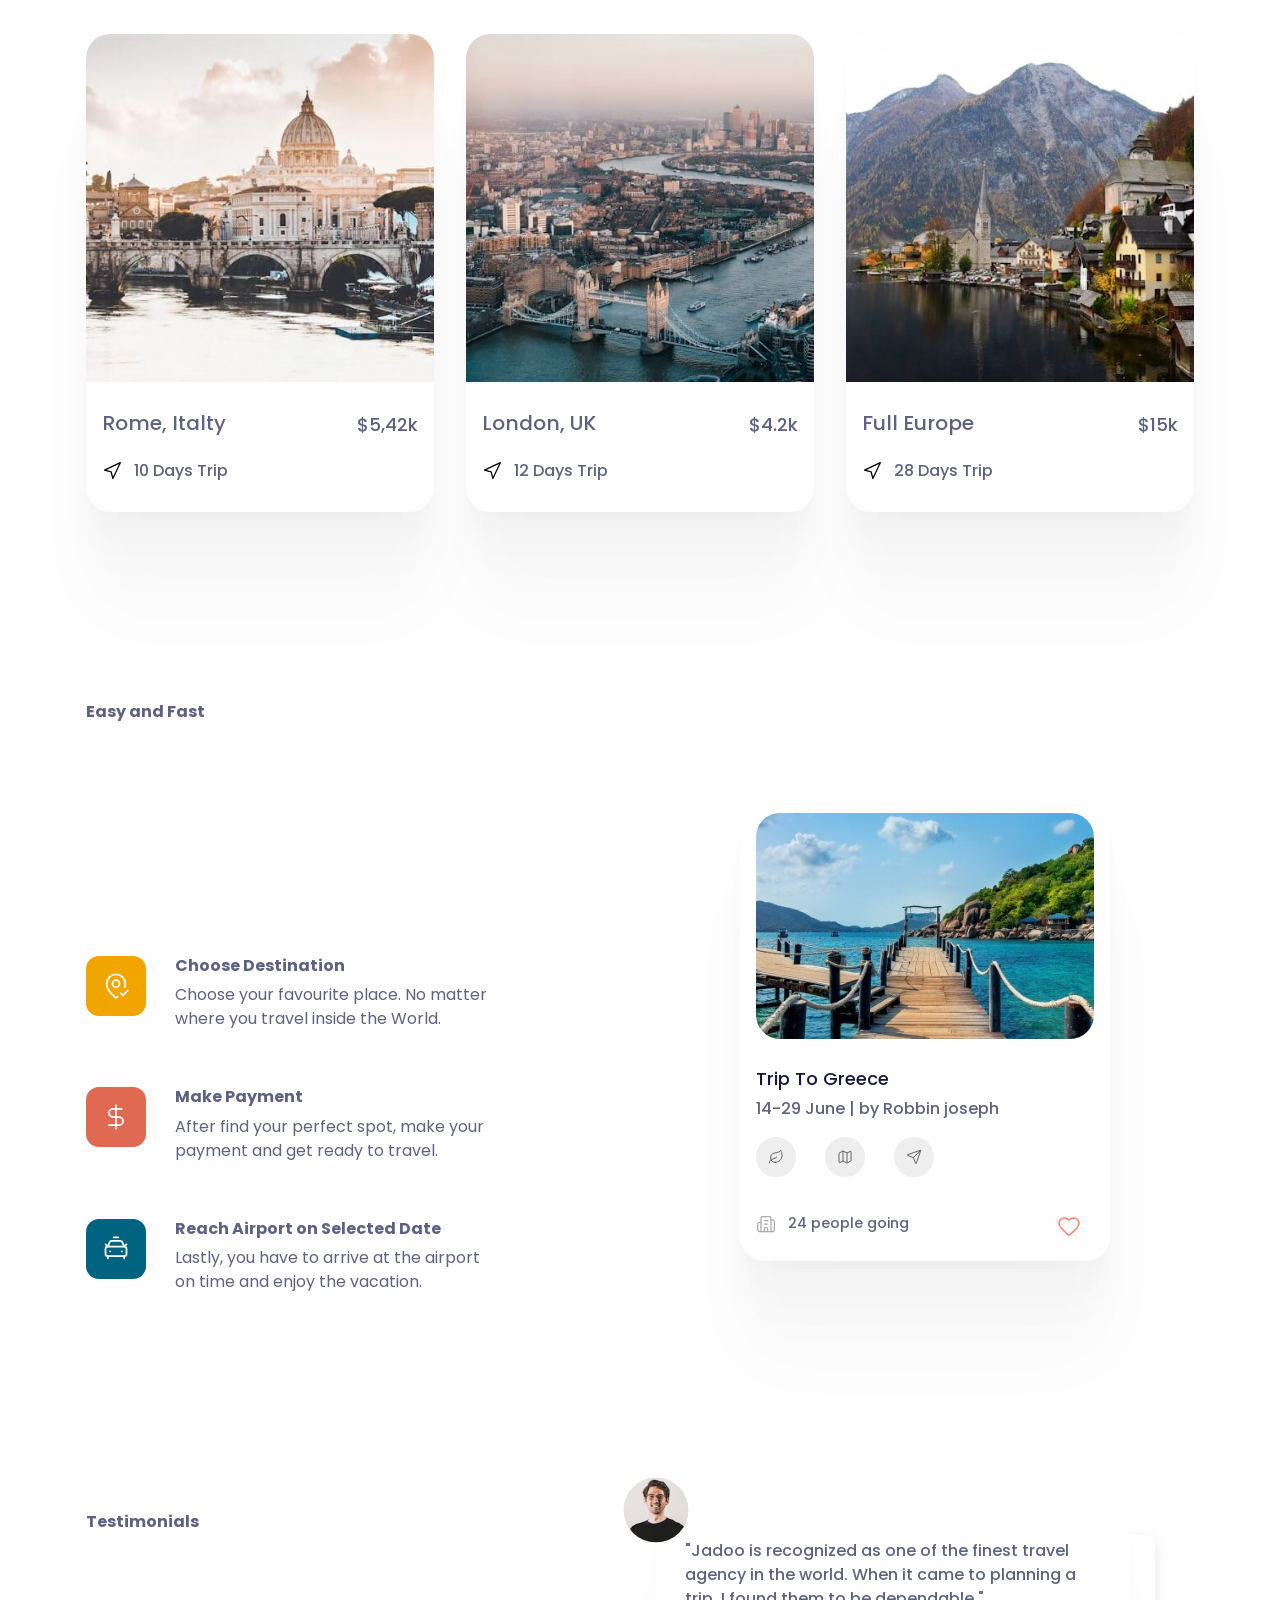
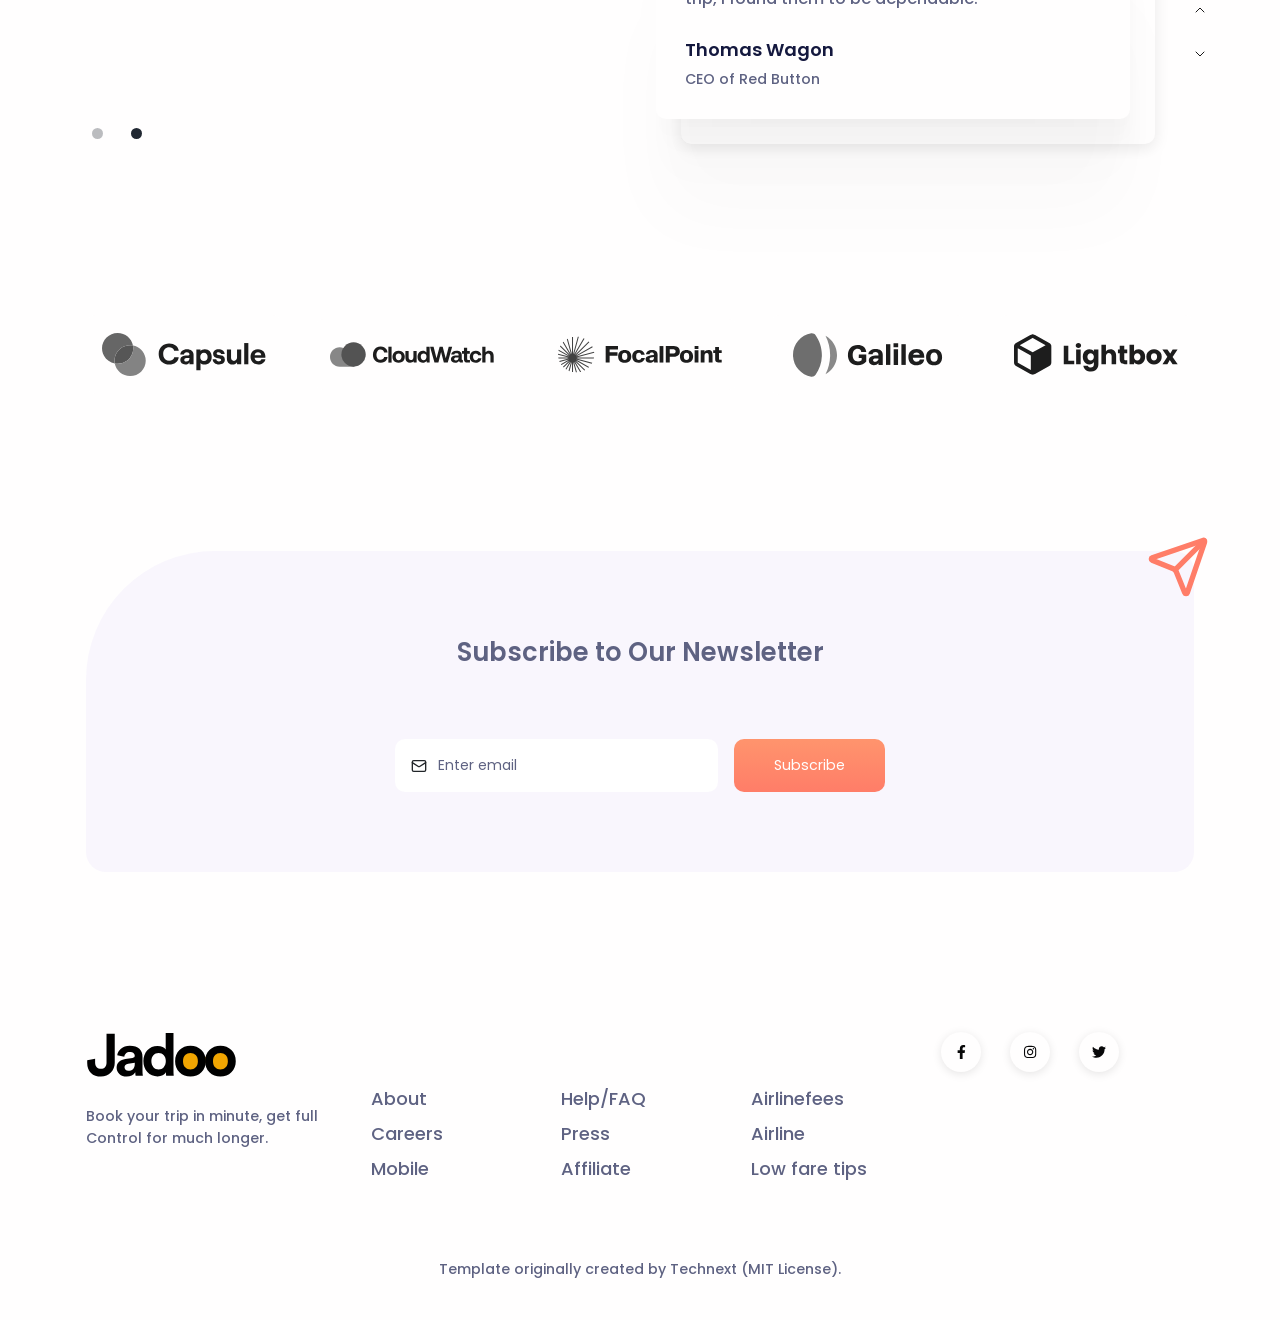
==== commit d5c98cbe: "Update." ====
--- a/jadoo/index.html
+++ b/jadoo/index.html
@@ -445,7 +445,6 @@
     <script src="vendors/@popperjs/popper.min.js"></script>
     <script src="vendors/bootstrap/bootstrap.min.js"></script>
     <script src="vendors/is/is.min.js"></script>
-    <script src="https://polyfill.io/v3/polyfill.min.js?features=window.scroll"></script>
     <script src="vendors/fontawesome/all.min.js"></script>
     <script src="assets/js/theme.js"></script>
     <script src="vendors/splitfx/splitfx.min.js"></script>
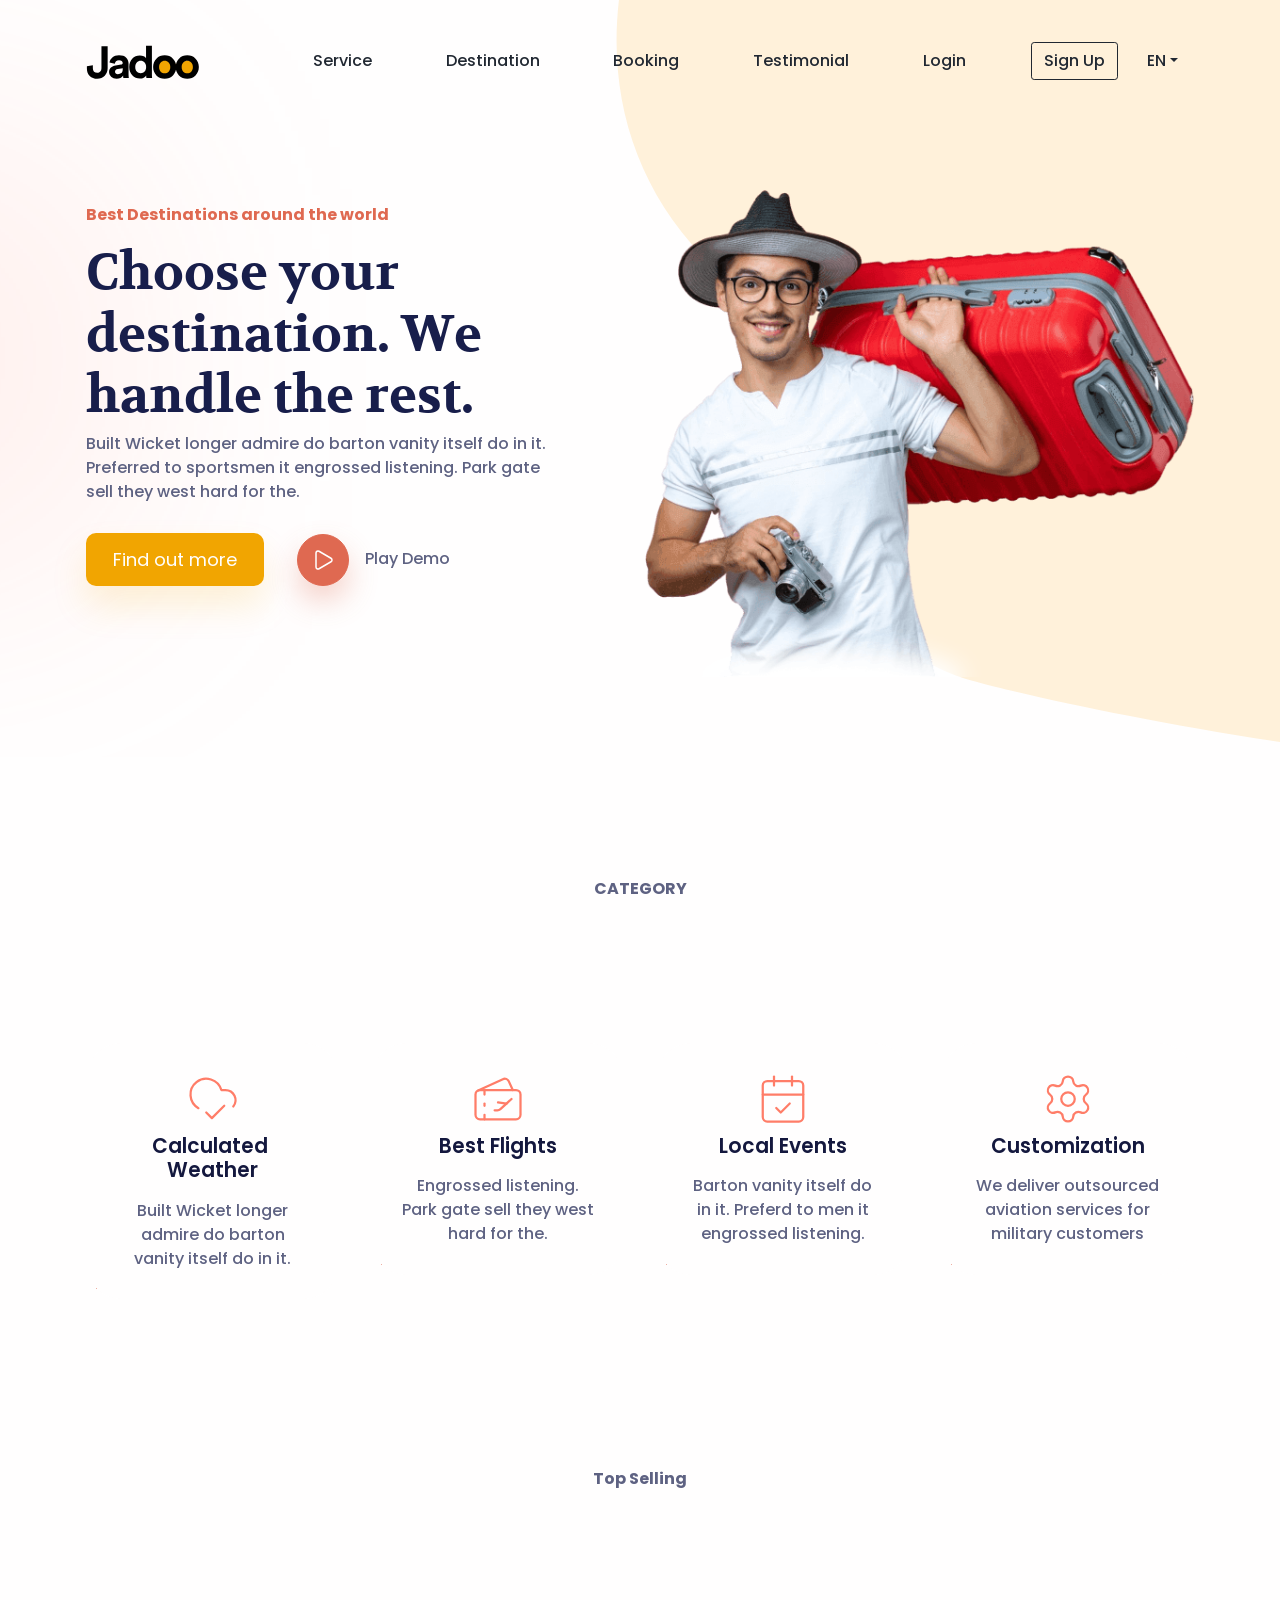
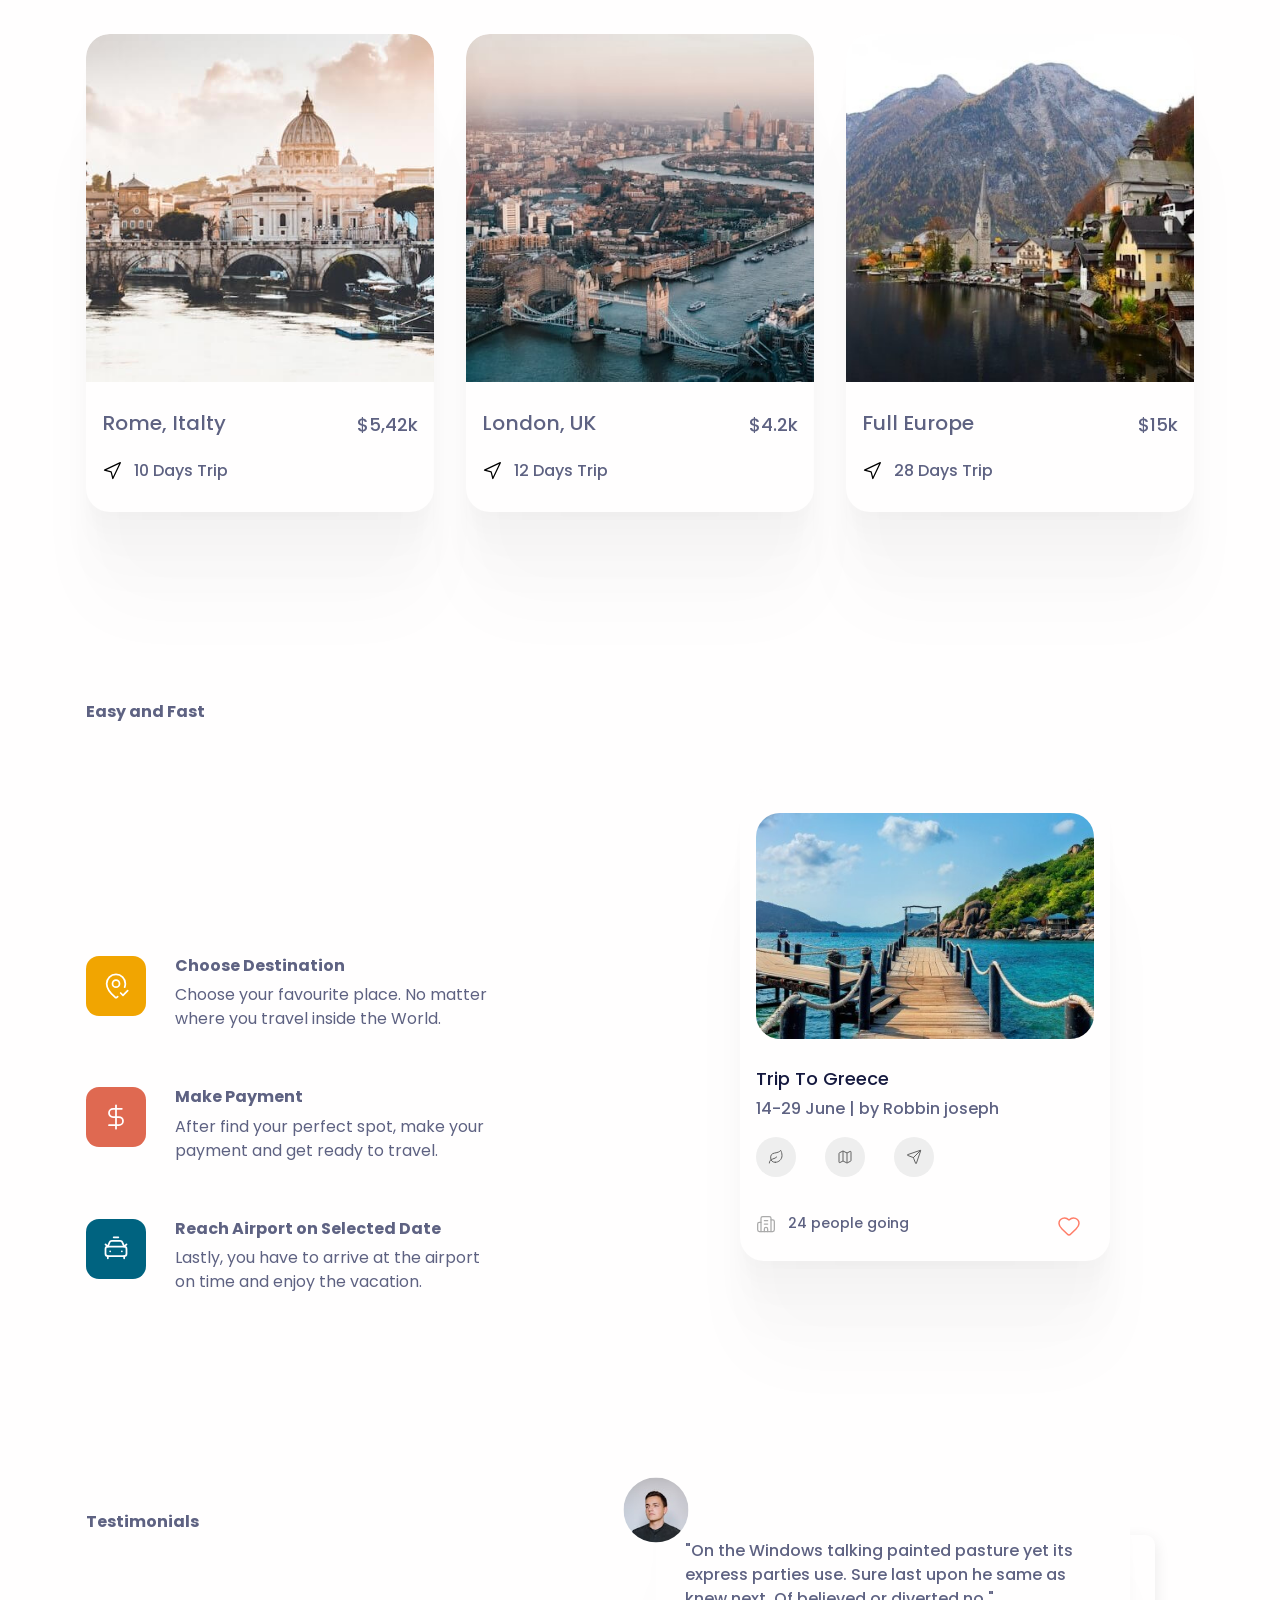
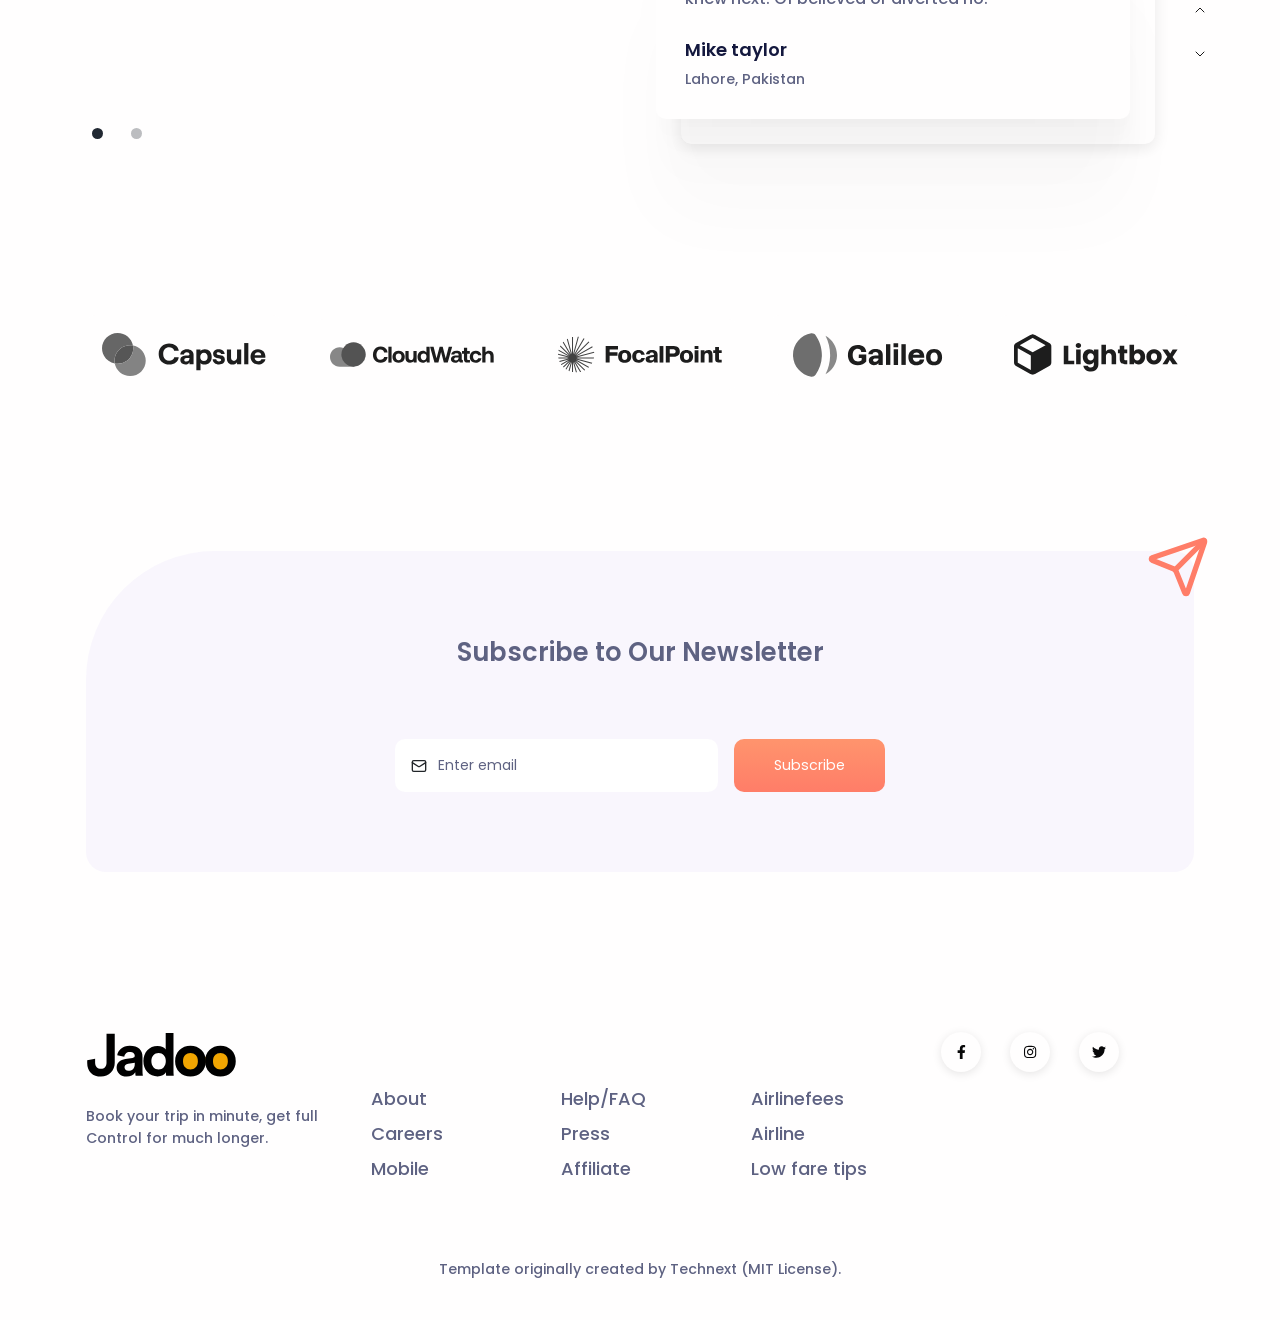
==== commit 9882d945: "Update: rename jadoo img folder to imgs." ====
--- a/jadoo/index.html
+++ b/jadoo/index.html
@@ -16,12 +16,12 @@
     <!-- ===============================================-->
     <!--    Favicons-->
     <!-- ===============================================-->
-    <link rel="apple-touch-icon" sizes="180x180" href="assets/img/favicons/apple-touch-icon.png">
-    <link rel="icon" type="image/png" sizes="32x32" href="assets/img/favicons/favicon-32x32.png">
-    <link rel="icon" type="image/png" sizes="16x16" href="assets/img/favicons/favicon-16x16.png">
-    <link rel="shortcut icon" type="image/x-icon" href="assets/img/favicons/favicon.ico">
-    <link rel="manifest" href="assets/img/favicons/manifest.json">
-    <meta name="msapplication-TileImage" content="assets/img/favicons/mstile-150x150.png">
+    <link rel="apple-touch-icon" sizes="180x180" href="assets/imgs/favicons/apple-touch-icon.png">
+    <link rel="icon" type="image/png" sizes="32x32" href="assets/imgs/favicons/favicon-32x32.png">
+    <link rel="icon" type="image/png" sizes="16x16" href="assets/imgs/favicons/favicon-16x16.png">
+    <link rel="shortcut icon" type="image/x-icon" href="assets/imgs/favicons/favicon.ico">
+    <link rel="manifest" href="assets/imgs/favicons/manifest.json">
+    <meta name="msapplication-TileImage" content="assets/imgs/favicons/mstile-150x150.png">
     <meta name="theme-color" content="#ffffff">
 
 
@@ -40,7 +40,7 @@
     <!-- ===============================================-->
     <main class="main" id="top">
       <nav class="navbar navbar-expand-lg navbar-light fixed-top py-5 d-block" data-navbar-on-scroll="data-navbar-on-scroll">
-        <div class="container"><a class="navbar-brand" href="index.html"><img src="assets/img/logo.svg" height="34" alt="logo" /></a>
+        <div class="container"><a class="navbar-brand" href="index.html"><img src="assets/imgs/logo.svg" height="34" alt="logo" /></a>
           <button class="navbar-toggler" type="button" data-bs-toggle="collapse" data-bs-target="#navbarSupportedContent" aria-controls="navbarSupportedContent" aria-expanded="false" aria-label="Toggle navigation"><span class="navbar-toggler-icon"> </span></button>
           <div class="collapse navbar-collapse border-top border-lg-0 mt-4 mt-lg-0" id="navbarSupportedContent">
             <ul class="navbar-nav ms-auto pt-2 pt-lg-0 font-base align-items-lg-center align-items-start">
@@ -61,14 +61,14 @@
         </div>
       </nav>
       <section style="padding-top: 7rem;">
-        <div class="bg-holder" style="background-image:url(assets/img/hero/hero-bg.svg);">
+        <div class="bg-holder" style="background-image:url(assets/imgs/hero/hero-bg.svg);">
         </div>
         <!--/.bg-holder-->
 
         <div class="container">
           <div class="row align-items-center">
             <div class="col-md-5 col-lg-6 order-0 order-md-1 text-end">
-              <img class="pt-7 pt-md-0 hero-img" src="assets/img/hero/hero-img.png" alt="hero-header" />
+              <img class="pt-7 pt-md-0 hero-img" src="assets/imgs/hero/hero-img.png" alt="hero-header" />
             </div>
             <div class="col-md-7 col-lg-6 text-md-start text-center py-6">
               <p class="fw-bold text-danger mb-3">Best Destinations around the world</p>
@@ -148,7 +148,7 @@
           </div>
           <div class="row">
             <div class="col-md-4 mb-4">
-              <div class="card overflow-hidden shadow"> <img class="card-img-top" src="assets/img/dest/dest1.jpg" alt="Rome, Italty" />
+              <div class="card overflow-hidden shadow"> <img class="card-img-top" src="assets/imgs/dest/dest1.jpg" alt="Rome, Italty" />
                 <div class="card-body py-4 px-3">
                   <div class="d-flex flex-column flex-lg-row justify-content-between mb-3">
                     <h3 class="fs-2 text-secondary fw-medium"><a class="link-900 text-decoration-none stretched-link" href="#!">Rome, Italty</a></h3><span class="fs-1 fw-medium">$5,42k</span>
@@ -158,7 +158,7 @@
               </div>
             </div>
             <div class="col-md-4 mb-4">
-              <div class="card overflow-hidden shadow"> <img class="card-img-top" src="assets/img/dest/dest2.jpg" alt="London, UK" />
+              <div class="card overflow-hidden shadow"> <img class="card-img-top" src="assets/imgs/dest/dest2.jpg" alt="London, UK" />
                 <div class="card-body py-4 px-3">
                   <div class="d-flex flex-column flex-lg-row justify-content-between mb-3">
                     <h3 class="fs-2 text-secondary fw-medium"><a class="link-900 text-decoration-none stretched-link" href="#!">London, UK</a></h3><span class="fs-1 fw-medium">$4.2k</span>
@@ -168,7 +168,7 @@
               </div>
             </div>
             <div class="col-md-4 mb-4">
-              <div class="card overflow-hidden shadow"> <img class="card-img-top" src="assets/img/dest/dest3.jpg" alt="Full Europe" />
+              <div class="card overflow-hidden shadow"> <img class="card-img-top" src="assets/imgs/dest/dest3.jpg" alt="Full Europe" />
                 <div class="card-body py-4 px-3">
                   <div class="d-flex flex-column flex-lg-row justify-content-between mb-3">
                     <h3 class="fs-2 text-secondary fw-medium"><a class="link-900 text-decoration-none stretched-link" href="#!">Full Europe</a></h3><span class="fs-1 fw-medium">$15k</span>
@@ -220,7 +220,7 @@
             </div>
             <div class="col-lg-6 d-flex justify-content-center align-items-start">
               <div class="card position-relative shadow" style="max-width: 370px;">
-                <div class="card-body p-3"> <img class="mb-4 mt-2 rounded-2 w-100" src="assets/img/steps/booking-img.jpg" alt="booking" />
+                <div class="card-body p-3"> <img class="mb-4 mt-2 rounded-2 w-100" src="assets/imgs/steps/booking-img.jpg" alt="booking" />
                   <div>
                     <h3 class="fs-1 fw-medium">Trip To Greece</h3>
                     <p class="mb-3 fw-medium">14-29 June | by Robbin joseph</p>
@@ -232,7 +232,7 @@
                         <div class="card hideEl shadow position-absolute end-0 start-xl-50 bottom-100 translate-xl-middle-x ms-3" style="width: 260px;border-radius:18px;">
                           <div class="card-body py-3">
                             <div class="d-flex">
-                              <div style="margin-right: 10px"> <img class="rounded-circle" src="assets/img/steps/favorite-placeholder.jpg" width="50" alt="favorite" /></div>
+                              <div style="margin-right: 10px"> <img class="rounded-circle" src="assets/imgs/steps/favorite-placeholder.jpg" width="50" alt="favorite" /></div>
                               <div>
                                 <p class="mb-1 fw-medium">Ongoing</p>
                                 <h4 class="fs-0 fw-medium mb-3">Trip to rome</h4>
@@ -282,7 +282,7 @@
                   <div class="carousel-inner">
                     <div class="carousel-item position-relative active">
                       <div class="card shadow" style="border-radius:10px;">
-                        <div class="position-absolute start-0 top-0 translate-middle"> <img class="rounded-circle fit-cover" src="assets/img/testimonial/author.jpg" height="65" width="65" alt="author" /></div>
+                        <div class="position-absolute start-0 top-0 translate-middle"> <img class="rounded-circle fit-cover" src="assets/imgs/testimonial/author.jpg" height="65" width="65" alt="author" /></div>
                         <div class="card-body p-4">
                           <p class="fw-medium mb-4">&quot;On the Windows talking painted pasture yet its express parties use. Sure last upon he same as knew next. Of believed or diverted no.&quot;</p>
                           <h3 class="fs-1">Mike taylor</h3>
@@ -293,7 +293,7 @@
                     </div>
                     <div class="carousel-item position-relative ">
                       <div class="card shadow" style="border-radius:10px;">
-                        <div class="position-absolute start-0 top-0 translate-middle"> <img class="rounded-circle fit-cover" src="assets/img/testimonial/author2.jpg" height="65" width="65" alt="author" /></div>
+                        <div class="position-absolute start-0 top-0 translate-middle"> <img class="rounded-circle fit-cover" src="assets/imgs/testimonial/author2.jpg" height="65" width="65" alt="author" /></div>
                         <div class="card-body p-4">
                           <p class="fw-medium mb-4">&quot;Jadoo is recognized as one of the finest travel agency in the world. When it came to planning a trip, I found them to be dependable.&quot;</p>
                           <h3 class="fs-1">Thomas Wagon</h5>
@@ -304,8 +304,8 @@
                     </div>
                   </div>
                   <div class="carousel-navigation d-flex flex-column flex-between-center position-absolute end-0 top-lg-50 bottom-0 translate-middle-y z-index-1 me-3 me-lg-0" style="height:60px;width:20px;">
-                    <button class="carousel-control-prev position-static" type="button" data-bs-target="#testimonialIndicator" data-bs-slide="prev"><img src="assets/img/icons/up.svg" width="16" alt="icon" /></button>
-                    <button class="carousel-control-next position-static" type="button" data-bs-target="#testimonialIndicator" data-bs-slide="next"><img src="assets/img/icons/down.svg" width="16" alt="icon" /></button>
+                    <button class="carousel-control-prev position-static" type="button" data-bs-target="#testimonialIndicator" data-bs-slide="prev"><img src="assets/imgs/icons/up.svg" width="16" alt="icon" /></button>
+                    <button class="carousel-control-next position-static" type="button" data-bs-target="#testimonialIndicator" data-bs-slide="next"><img src="assets/imgs/icons/down.svg" width="16" alt="icon" /></button>
                   </div>
                 </div>
               </div>
@@ -323,27 +323,27 @@
           <div class="row row-cols-lg-5 row-cols-md-3 row-cols-2 flex-center">
             <div class="col">
               <div class="card shadow-hover mb-4" style="border-radius:10px;">
-                <div class="card-body text-center"> <img class="img-fluid" src="assets/img/partner/company-logo-1.svg" alt="Company 1" style="filter: grayscale(100%)" /></div>
+                <div class="card-body text-center"> <img class="img-fluid" src="assets/imgs/partner/company-logo-1.svg" alt="Company 1" style="filter: grayscale(100%)" /></div>
               </div>
             </div>
             <div class="col">
               <div class="card shadow-hover mb-4" style="border-radius:10px;">
-                <div class="card-body text-center"> <img class="img-fluid" src="assets/img/partner/company-logo-2.svg" alt="Company 2" style="filter: grayscale(100%)" /></div>
+                <div class="card-body text-center"> <img class="img-fluid" src="assets/imgs/partner/company-logo-2.svg" alt="Company 2" style="filter: grayscale(100%)" /></div>
               </div>
             </div>
             <div class="col">
               <div class="card shadow-hover mb-4" style="border-radius:10px;">
-                <div class="card-body text-center"> <img class="img-fluid" src="assets/img/partner/company-logo-3.svg" alt="Company 3" style="filter: grayscale(100%)" /></div>
+                <div class="card-body text-center"> <img class="img-fluid" src="assets/imgs/partner/company-logo-3.svg" alt="Company 3" style="filter: grayscale(100%)" /></div>
               </div>
             </div>
             <div class="col">
               <div class="card shadow-hover mb-4" style="border-radius:10px;">
-                <div class="card-body text-center"> <img class="img-fluid" src="assets/img/partner/company-logo-4.svg" alt="Company 4" style="filter: grayscale(100%)" /></div>
+                <div class="card-body text-center"> <img class="img-fluid" src="assets/imgs/partner/company-logo-4.svg" alt="Company 4" style="filter: grayscale(100%)" /></div>
               </div>
             </div>
             <div class="col">
               <div class="card shadow-hover mb-4" style="border-radius:10px;">
-                <div class="card-body text-center"> <img class="img-fluid" src="assets/img/partner/company-logo-5.svg" alt="Company 5" style="filter: grayscale(100%)" /></div>
+                <div class="card-body text-center"> <img class="img-fluid" src="assets/imgs/partner/company-logo-5.svg" alt="Company 5" style="filter: grayscale(100%)" /></div>
               </div>
             </div>
           </div>
@@ -390,7 +390,7 @@
 
         <div class="container">
           <div class="row">
-            <div class="col-lg-3 col-md-7 col-12 mb-4 mb-md-6 mb-lg-0 order-0"> <img class="mb-4" src="assets/img/logo.svg" width="150" alt="jadoo" />
+            <div class="col-lg-3 col-md-7 col-12 mb-4 mb-md-6 mb-lg-0 order-0"> <img class="mb-4" src="assets/imgs/logo.svg" width="150" alt="jadoo" />
               <p class="fs--1 text-secondary mb-0 fw-medium">Book your trip in minute, get full Control for much longer.</p>
             </div>
             <div class="col-lg-2 col-md-4 mb-4 mb-lg-0 order-lg-1 order-md-2">
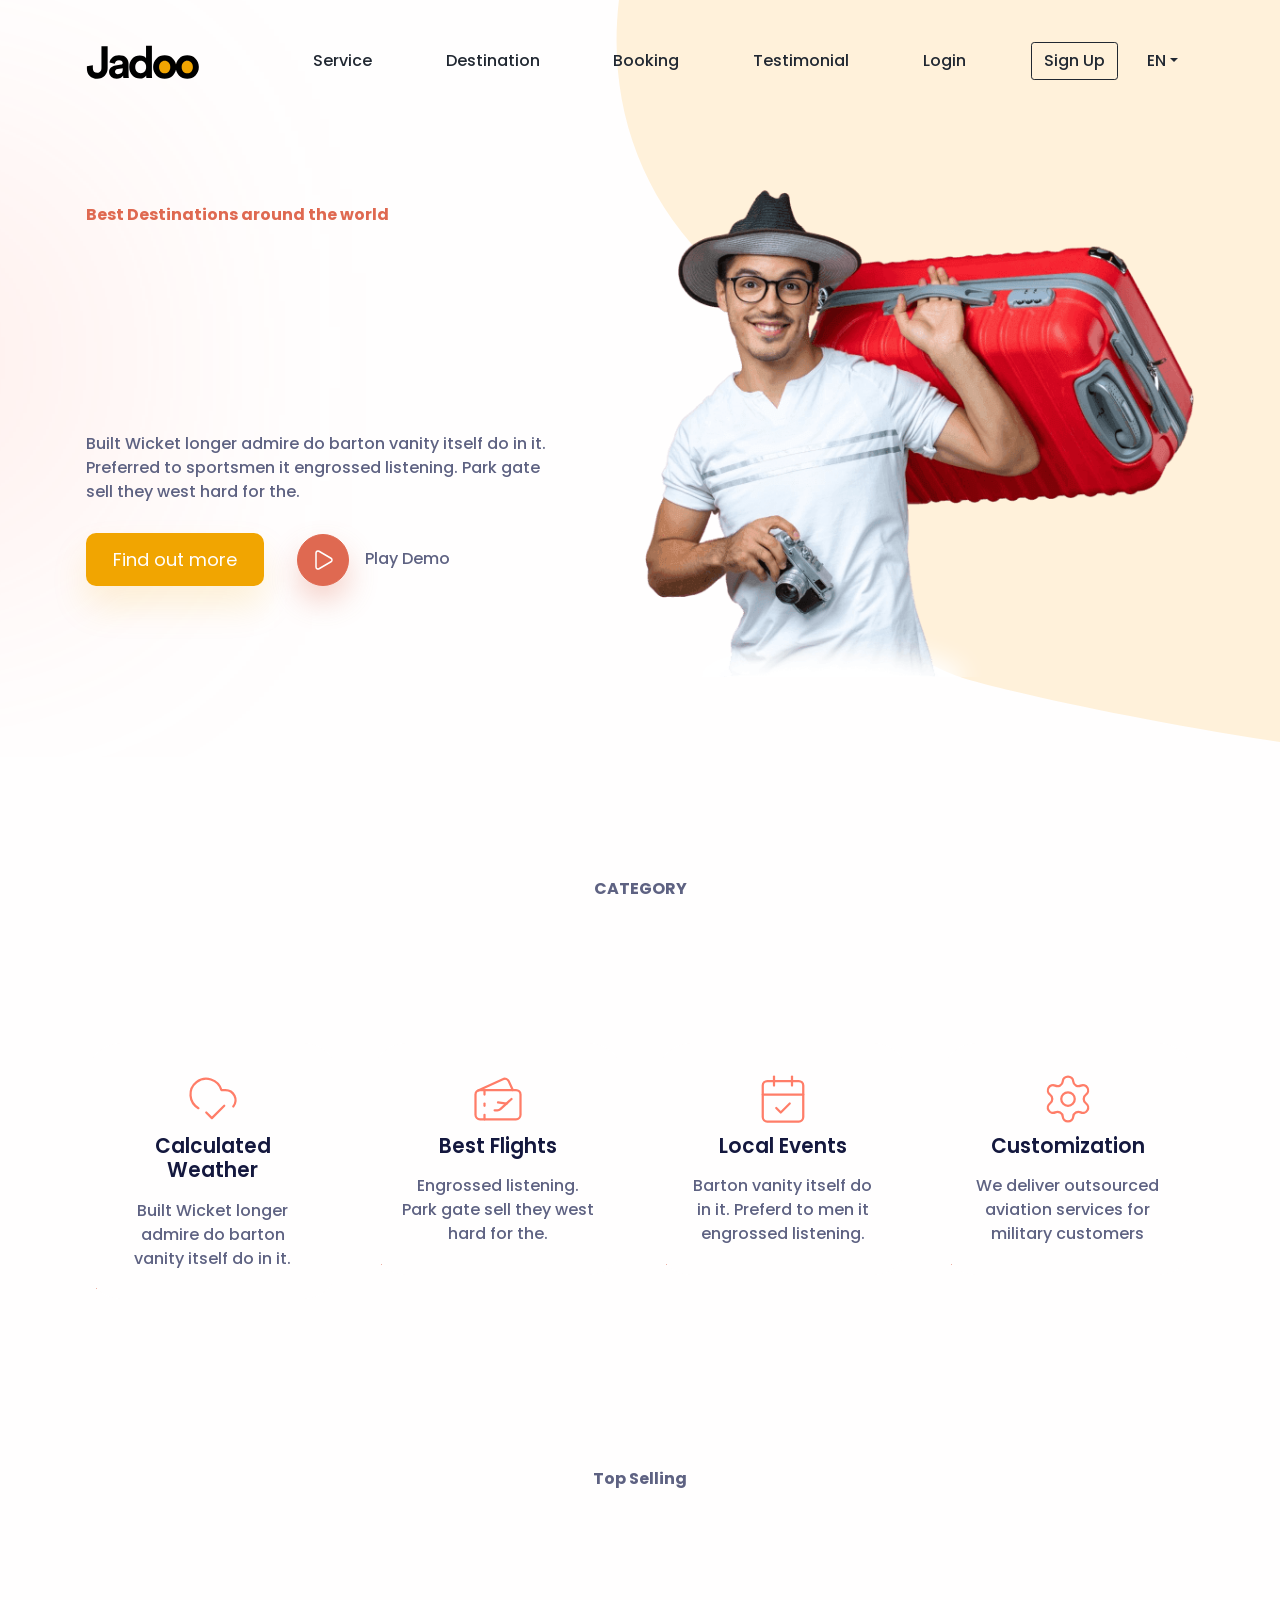
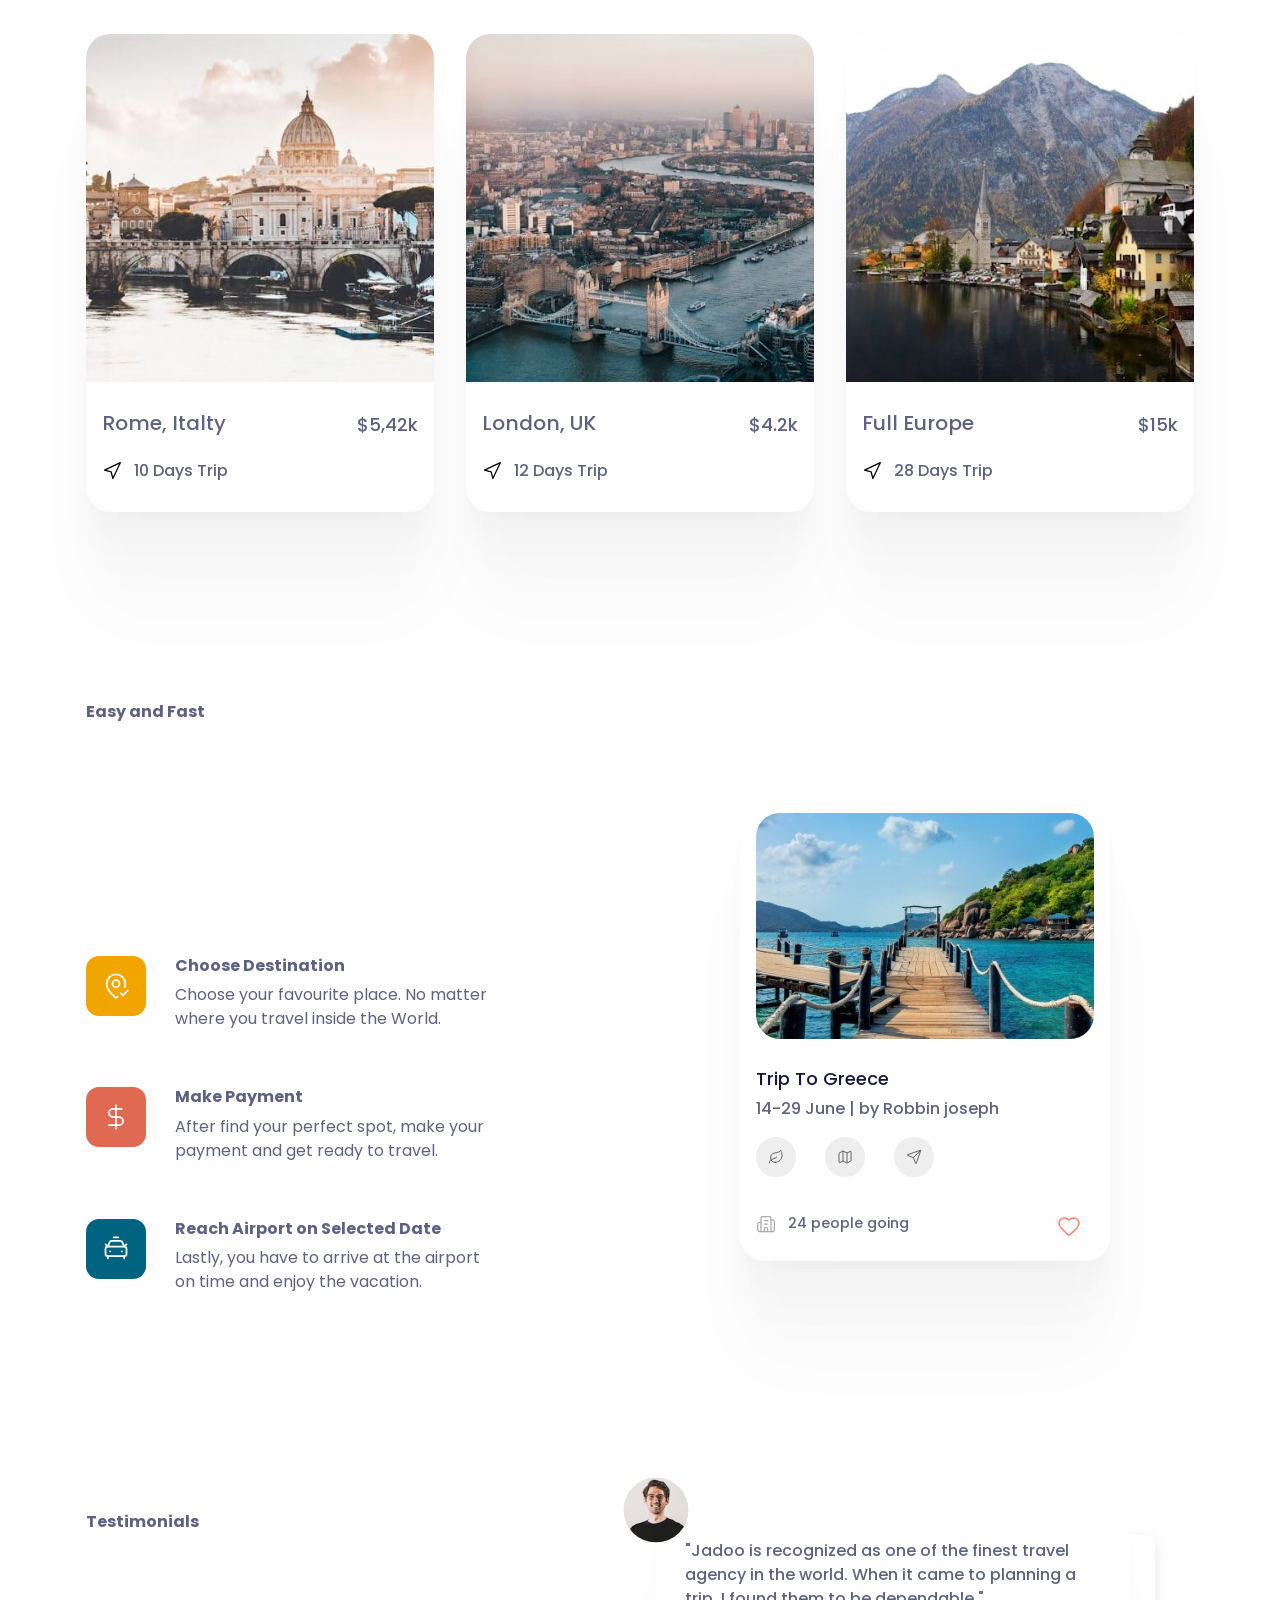
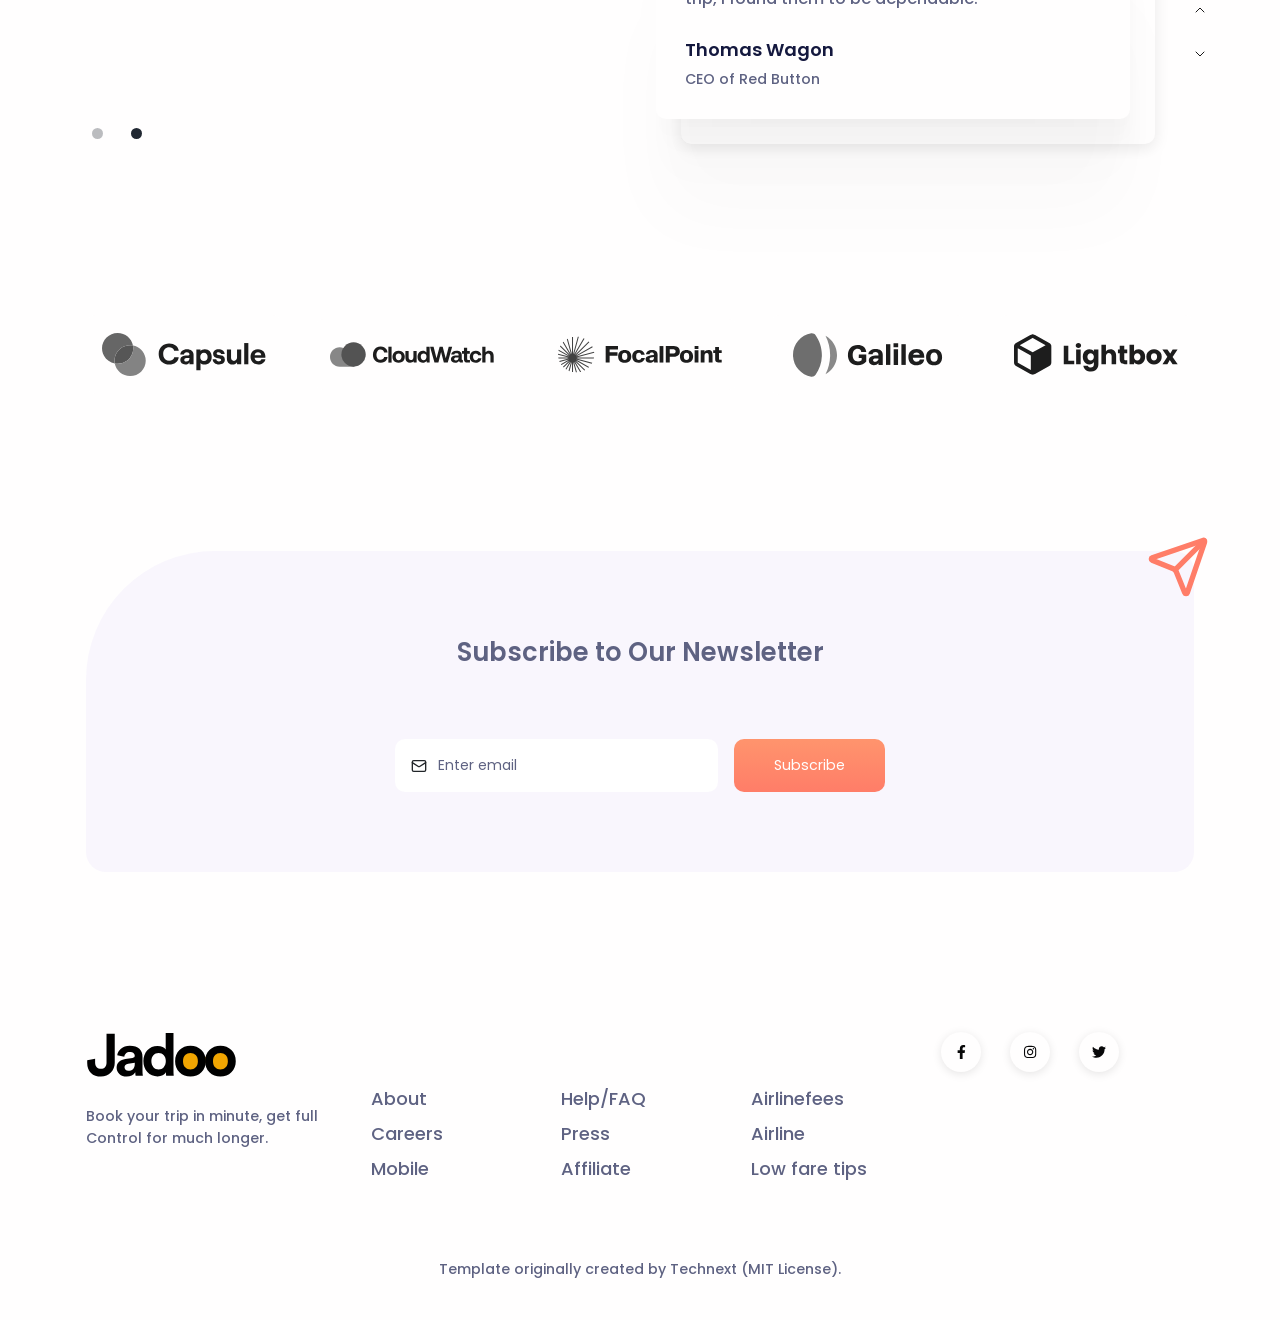
==== commit 385655e7: "first commit" ====
--- a/jadoo/index.html
+++ b/jadoo/index.html
@@ -72,7 +72,7 @@
             </div>
             <div class="col-md-7 col-lg-6 text-md-start text-center py-6">
               <p class="fw-bold text-danger mb-3">Best Destinations around the world</p>
-              <h1 class="hero-title"><span class="opacity-0">Discover new places, and enjoy every moment.</span></h1>
+              <h1 class="hero-title">Discover new places, and enjoy every moment.</h1>
               <p class="mb-4 fw-medium">Built Wicket longer admire do barton vanity itself do in it.<br class="d-none d-xl-block" />Preferred to sportsmen it engrossed listening. Park gate<br class="d-none d-xl-block" />sell they west hard for the.</p>
               <div class="text-center text-md-start"> <a class="btn btn-primary btn-lg me-md-4 mb-3 mb-md-0 border-0 primary-btn-shadow" href="#!" role="button">Find out more</a>
                 <div class="w-100 d-block d-md-none"></div><a href="#!" role="button"><span class="btn btn-danger round-btn-lg rounded-circle me-3 danger-btn-shadow"><svg xmlns="http://www.w3.org/2000/svg" width="24" height="24" viewBox="0 0 24 24" fill="none" stroke="#ffffff" stroke-width="1.5" stroke-linecap="round" stroke-linejoin="round" class="lucide lucide-play-icon lucide-play"><path d="M5 5a2 2 0 0 1 3.008-1.728l11.997 6.998a2 2 0 0 1 .003 3.458l-12 7A2 2 0 0 1 5 19z"/></svg></span></a><span class="fw-medium">Play Demo</span>
